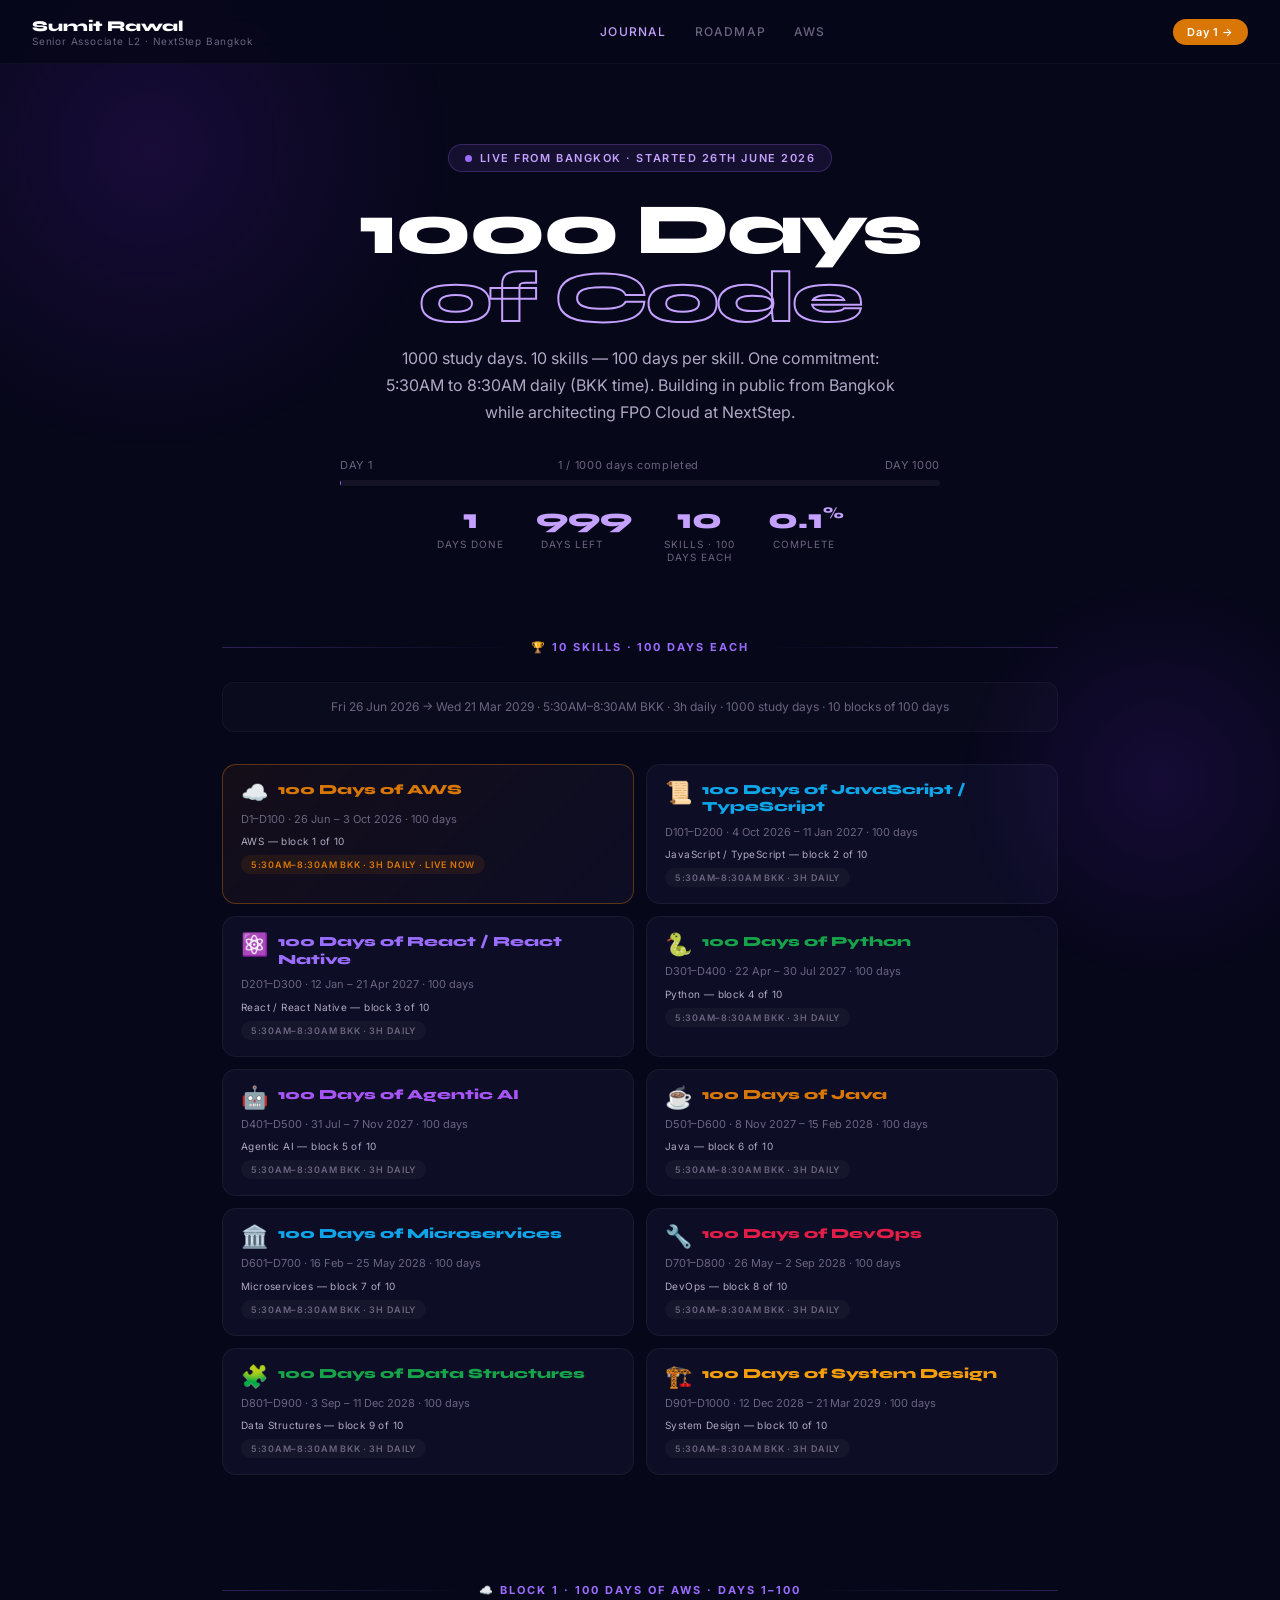
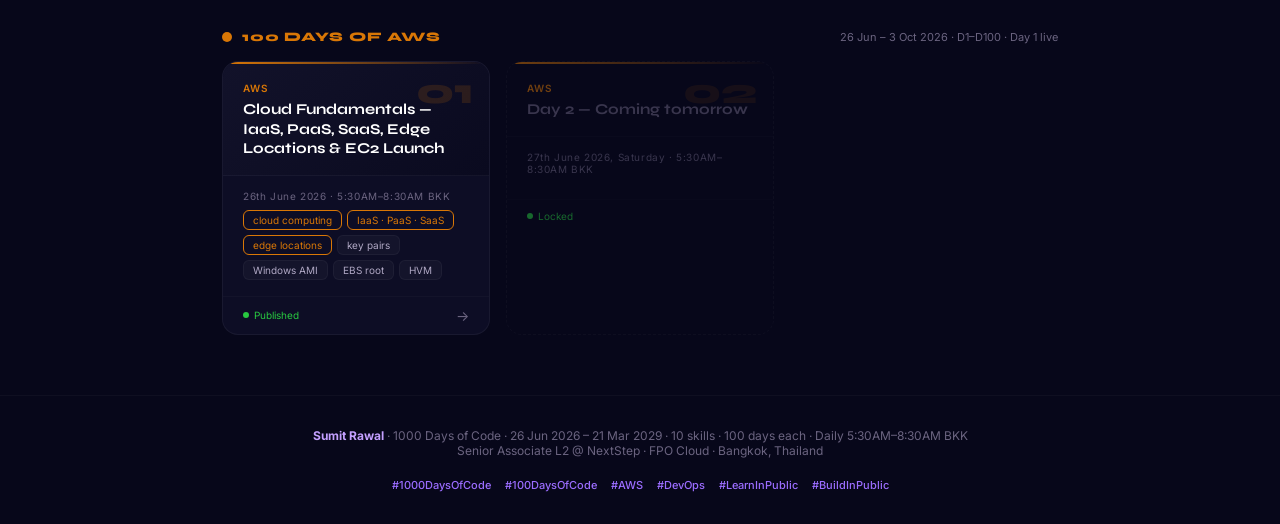
==== index.html @ c32a93ef "Study time update" ====
<!doctype html>
<html lang="en">
  <head>
    <meta charset="UTF-8" />
    <meta name="viewport" content="width=device-width, initial-scale=1.0" />
    <meta
      name="description"
      content="Sumit Rawal's 1000-Day coding journey — 10 skills, 100 days per skill. AWS, JavaScript, React, Python, Agentic AI, Java, Microservices, DevOps, DSA & System Design. Building in public from Bangkok."
    />
    <title>Sumit Rawal · 1000 Days of Code</title>
    <link
      href="https://fonts.googleapis.com/css2?family=Inter:wght@300;400;500;600;700&family=Syne:wght@700;800&display=swap"
      rel="stylesheet"
    />
    <style>
      *,
      *::before,
      *::after {
        box-sizing: border-box;
        margin: 0;
        padding: 0;
      }
      html {
        scroll-behavior: smooth;
      }
      body {
        background: #07071a;
        color: #fff;
        font-family: 'Inter', sans-serif;
        -webkit-font-smoothing: antialiased;
        min-height: 100vh;
      }

      :root {
        --purple: #9b6dff;
        --purple-lt: #c4a0ff;
        --purple-dk: #6d28d9;
        --grey: #b0a8c4;
        --dim: #6b6480;
        --bg2: #0d0d25;
      }

      /* GLOWS */
      .glow-tl {
        position: fixed;
        width: 600px;
        height: 600px;
        background: radial-gradient(circle, #4c1d9540, transparent 70%);
        border-radius: 50%;
        top: -150px;
        left: -150px;
        pointer-events: none;
        z-index: 0;
      }
      .glow-br {
        position: fixed;
        width: 400px;
        height: 400px;
        background: radial-gradient(circle, #6d28d925, transparent 70%);
        border-radius: 50%;
        bottom: -80px;
        right: -80px;
        pointer-events: none;
        z-index: 0;
      }

      /* NAV */
      nav {
        position: sticky;
        top: 0;
        z-index: 100;
        background: #07071aee;
        backdrop-filter: blur(12px);
        border-bottom: 1px solid #ffffff0a;
        padding: 0 32px;
        display: flex;
        align-items: center;
        justify-content: space-between;
        height: 64px;
      }
      .nav-logo {
        display: flex;
        align-items: center;
        gap: 10px;
      }
      .nav-logo img {
        width: 36px;
        height: 36px;
        border-radius: 50%;
        border: 2px solid var(--purple);
        object-fit: cover;
        object-position: top;
      }
      .nav-name {
        font-family: 'Syne', sans-serif;
        font-weight: 800;
        font-size: 15px;
        color: #fff;
      }
      .nav-sub {
        font-size: 10px;
        color: var(--dim);
        letter-spacing: 0.08em;
      }
      .nav-links {
        display: flex;
        gap: 28px;
      }
      .nav-links a {
        font-size: 12px;
        font-weight: 500;
        color: var(--dim);
        letter-spacing: 0.1em;
        text-transform: uppercase;
        text-decoration: none;
        transition: color 0.2s;
      }
      .nav-links a:hover,
      .nav-links a.active {
        color: var(--purple-lt);
      }
      .nav-badge {
        background: var(--purple);
        color: #fff;
        border-radius: 100px;
        padding: 6px 14px;
        font-size: 11px;
        font-weight: 600;
        letter-spacing: 0.06em;
        text-decoration: none;
        transition: background 0.2s;
      }
      .nav-badge:hover {
        background: #8b5cf6;
        color: #fff;
      }

      /* HERO */
      .hero {
        position: relative;
        z-index: 1;
        max-width: 900px;
        margin: 0 auto;
        padding: 80px 32px 60px;
        text-align: center;
      }
      .hero-eyebrow {
        display: inline-flex;
        align-items: center;
        gap: 8px;
        background: #9b6dff18;
        border: 1px solid #9b6dff40;
        border-radius: 100px;
        padding: 6px 16px;
        font-size: 11px;
        font-weight: 600;
        color: var(--purple-lt);
        letter-spacing: 0.14em;
        text-transform: uppercase;
        margin-bottom: 24px;
      }
      .pulse {
        width: 7px;
        height: 7px;
        background: var(--purple);
        border-radius: 50%;
        animation: pulse 2s infinite;
      }
      @keyframes pulse {
        0%,
        100% {
          opacity: 1;
          transform: scale(1);
        }
        50% {
          opacity: 0.5;
          transform: scale(1.4);
        }
      }
      .hero h1 {
        font-family: 'Syne', sans-serif;
        font-weight: 800;
        font-size: clamp(44px, 8vw, 72px);
        line-height: 0.95;
        letter-spacing: -0.04em;
        margin-bottom: 12px;
      }
      .hero h1 .outline {
        color: transparent;
        -webkit-text-stroke: 2px var(--purple-lt);
      }
      .hero-sub {
        font-size: 16px;
        color: var(--grey);
        line-height: 1.7;
        max-width: 520px;
        margin: 0 auto 32px;
      }

      /* PROGRESS BAR */
      .progress-wrap {
        max-width: 600px;
        margin: 0 auto 16px;
      }
      .progress-label {
        display: flex;
        justify-content: space-between;
        font-size: 11px;
        color: var(--dim);
        margin-bottom: 8px;
        letter-spacing: 0.06em;
      }
      .progress-track {
        height: 6px;
        background: #ffffff0d;
        border-radius: 100px;
        overflow: hidden;
      }
      .progress-fill {
        height: 100%;
        width: 0.2%;
        background: linear-gradient(90deg, var(--purple-dk), var(--purple-lt));
        border-radius: 100px;
        transition: width 1.2s ease;
      }
      .progress-nums {
        display: flex;
        justify-content: center;
        gap: 32px;
        margin-top: 16px;
      }
      .pnum {
        text-align: center;
      }
      .pnum-val {
        font-family: 'Syne', sans-serif;
        font-weight: 800;
        font-size: 28px;
        color: var(--purple-lt);
      }
      .pnum-val sup {
        font-size: 16px;
      }
      .pnum-lbl {
        font-size: 10px;
        color: var(--dim);
        letter-spacing: 0.1em;
        text-transform: uppercase;
        margin-top: 2px;
        max-width: 72px;
        line-height: 1.3;
      }

      /* SKILLS ROADMAP */
      .skills-roadmap {
        display: grid;
        grid-template-columns: repeat(2, 1fr);
        gap: 12px;
        margin-bottom: 48px;
      }
      @media (max-width: 640px) {
        .skills-roadmap {
          grid-template-columns: 1fr;
        }
      }
      .skill-block {
        background: var(--bg2);
        border: 1px solid #ffffff0d;
        border-radius: 14px;
        padding: 16px 18px;
        transition: border-color 0.2s;
      }
      .skill-block.live {
        border-color: #d9770660;
        background: linear-gradient(135deg, #d9770610, var(--bg2));
      }
      .skill-block-head {
        display: flex;
        align-items: flex-start;
        gap: 10px;
        margin-bottom: 8px;
      }
      .skill-block-icon {
        font-size: 22px;
        line-height: 1;
        flex-shrink: 0;
      }
      .skill-block-title {
        font-family: 'Syne', sans-serif;
        font-size: 14px;
        font-weight: 800;
        line-height: 1.25;
      }
      .skill-block-meta {
        font-size: 11px;
        color: var(--dim);
        line-height: 1.5;
        margin-bottom: 8px;
      }
      .skill-block-sub {
        font-size: 10px;
        color: var(--grey);
        letter-spacing: 0.04em;
      }
      .skill-block-badge {
        display: inline-block;
        margin-top: 8px;
        font-size: 9px;
        font-weight: 600;
        letter-spacing: 0.08em;
        text-transform: uppercase;
        color: var(--dim);
        background: #ffffff08;
        border-radius: 100px;
        padding: 4px 10px;
      }
      .skill-block.live .skill-block-badge {
        color: #d97706;
        background: #d9770618;
      }
      .roadmap-note {
        text-align: center;
        font-size: 12px;
        color: var(--dim);
        line-height: 1.6;
        margin-bottom: 32px;
        padding: 14px 18px;
        background: #ffffff05;
        border: 1px solid #ffffff0a;
        border-radius: 12px;
      }

      /* TIMELINE */
      .section {
        max-width: 900px;
        margin: 0 auto;
        padding: 0 32px 60px;
      }
      .section-header {
        display: flex;
        align-items: center;
        gap: 12px;
        margin-bottom: 28px;
      }
      .section-line {
        flex: 1;
        height: 1px;
        background: linear-gradient(90deg, #9b6dff40, transparent);
      }
      .section-title {
        font-size: 11px;
        font-weight: 700;
        color: var(--purple);
        letter-spacing: 0.18em;
        text-transform: uppercase;
        white-space: nowrap;
      }

      /* BLOCK LABELS */
      .block-label {
        display: flex;
        align-items: center;
        gap: 10px;
        margin-bottom: 16px;
        margin-top: 32px;
      }
      .block-dot {
        width: 10px;
        height: 10px;
        border-radius: 50%;
      }
      .block-name {
        font-family: 'Syne', sans-serif;
        font-size: 13px;
        font-weight: 800;
        letter-spacing: 0.06em;
        text-transform: uppercase;
      }
      .block-range {
        font-size: 11px;
        color: var(--dim);
        margin-left: auto;
      }

      /* DAY CARDS GRID */
      .days-grid {
        display: grid;
        grid-template-columns: repeat(auto-fill, minmax(260px, 1fr));
        gap: 16px;
      }

      /* DAY CARD */
      .day-card {
        background: var(--bg2);
        border: 1px solid #ffffff0d;
        border-radius: 16px;
        overflow: hidden;
        text-decoration: none;
        color: inherit;
        transition:
          border-color 0.2s,
          transform 0.2s,
          box-shadow 0.2s;
        display: block;
      }
      .day-card:hover {
        border-color: #9b6dff50;
        transform: translateY(-3px);
        box-shadow: 0 12px 40px #9b6dff18;
      }
      .day-card-top {
        position: relative;
        background: linear-gradient(135deg, #12122a, #0a0a1f);
        padding: 20px 20px 16px;
        border-bottom: 1px solid #ffffff08;
      }
      .day-card-top::before {
        content: '';
        position: absolute;
        top: 0;
        left: 0;
        right: 0;
        height: 2px;
        background: linear-gradient(90deg, var(--c, #9b6dff), transparent);
      }
      .day-num-badge {
        font-family: 'Syne', sans-serif;
        font-weight: 800;
        font-size: 36px;
        color: var(--c, #9b6dff);
        line-height: 1;
        margin-bottom: 6px;
        opacity: 0.15;
        position: absolute;
        right: 16px;
        top: 12px;
      }
      .day-tag {
        font-size: 10px;
        font-weight: 600;
        color: var(--c, #9b6dff);
        letter-spacing: 0.12em;
        text-transform: uppercase;
        margin-bottom: 6px;
      }
      .day-title {
        font-family: 'Syne', sans-serif;
        font-weight: 700;
        font-size: 15px;
        color: #fff;
        line-height: 1.3;
      }
      .day-card-body {
        padding: 14px 20px 16px;
      }
      .day-date {
        font-size: 10px;
        color: var(--dim);
        letter-spacing: 0.06em;
        margin-bottom: 8px;
      }
      .day-topics {
        display: flex;
        flex-wrap: wrap;
        gap: 5px;
      }
      .day-topic {
        font-size: 10px;
        padding: 3px 9px;
        border-radius: 6px;
        background: #ffffff08;
        color: var(--grey);
        border: 1px solid #ffffff0a;
      }
      .day-topic.hot {
        background: var(--c, #9b6dff) 18;
        color: var(--c, #9b6dff);
        border-color: var(--c, #9b6dff) 35;
      }
      .day-card-footer {
        padding: 10px 20px;
        border-top: 1px solid #ffffff06;
        display: flex;
        align-items: center;
        justify-content: space-between;
      }
      .day-status {
        font-size: 10px;
        color: #28c840;
        display: flex;
        align-items: center;
        gap: 5px;
      }
      .day-status::before {
        content: '';
        width: 6px;
        height: 6px;
        background: #28c840;
        border-radius: 50%;
      }
      .day-arrow {
        color: var(--dim);
        font-size: 14px;
      }

      /* LOCKED CARD */
      .day-card.locked {
        opacity: 0.4;
        pointer-events: none;
      }
      .day-card.locked .day-status {
        color: var(--dim);
      }
      .day-card.locked .day-status::before {
        background: var(--dim);
      }

      /* COMING SOON PLACEHOLDER */
      .day-card.soon {
        border: 1px dashed #ffffff0f;
        background: transparent;
        opacity: 0.5;
        pointer-events: none;
      }
      .day-card.soon .day-card-top {
        background: transparent;
      }
      .day-card.soon .day-title {
        color: var(--dim);
      }

      /* FOOTER */
      footer {
        border-top: 1px solid #ffffff08;
        padding: 32px;
        text-align: center;
        font-size: 12px;
        color: var(--dim);
      }
      footer strong {
        color: var(--purple-lt);
      }

      /* TAGS ROW */
      .hashtags {
        display: flex;
        flex-wrap: wrap;
        gap: 6px 14px;
        justify-content: center;
        margin-top: 20px;
      }
      .hashtag {
        font-size: 11px;
        color: var(--purple);
        font-weight: 500;
      }
    </style>
  </head>
  <body>
    <div class="glow-tl"></div>
    <div class="glow-br"></div>

    <!-- NAV -->
    <nav>
      <div class="nav-logo">
        <img
          src="assets/images/sumit.jpg"
          alt="Sumit Rawal"
          onerror="this.style.display = 'none'"
        />
        <div>
          <div class="nav-name">Sumit Rawal</div>
          <div class="nav-sub">Senior Associate L2 · NextStep Bangkok</div>
        </div>
      </div>
      <div class="nav-links">
        <a href="index.html" class="active">Journal</a>
        <a href="#roadmap">Roadmap</a>
        <a href="#aws">AWS</a>
      </div>
      <a
        href="days/day-001.html"
        class="nav-badge"
        style="background: #d97706"
        >Day 1 →</a
      >
    </nav>

    <!-- HERO -->
    <div class="hero">
      <div class="hero-eyebrow">
        <div class="pulse"></div>
        Live from Bangkok · Started 26th June 2026
      </div>
      <h1>
        1000 Days<br />
        <span class="outline">of Code</span>
      </h1>
      <p class="hero-sub">
        1000 study days. 10 skills — 100 days per skill. One commitment: 5:30AM to 8:30AM daily (BKK time).
        Building in public from Bangkok while architecting FPO Cloud at NextStep.
      </p>

      <div class="progress-wrap">
        <div class="progress-label">
          <span>DAY 1</span>
          <span>1 / 1000 days completed</span>
          <span>DAY 1000</span>
        </div>
        <div class="progress-track">
          <div class="progress-fill" style="width: 0.1%"></div>
        </div>
        <div class="progress-nums">
          <div class="pnum">
            <div class="pnum-val">1</div>
            <div class="pnum-lbl">Days Done</div>
          </div>
          <div class="pnum">
            <div class="pnum-val">999</div>
            <div class="pnum-lbl">Days Left</div>
          </div>
          <div class="pnum">
            <div class="pnum-val">10</div>
            <div class="pnum-lbl">Skills · 100 days each</div>
          </div>
          <div class="pnum">
            <div class="pnum-val">0.1<sup>%</sup></div>
            <div class="pnum-lbl">Complete</div>
          </div>
        </div>
      </div>
    </div>

    <!-- SKILLS ROADMAP -->
    <div class="section" id="roadmap">
      <div class="section-header">
        <div class="section-line"></div>
        <div class="section-title">🏆 10 Skills · 100 Days Each</div>
        <div
          class="section-line"
          style="background: linear-gradient(90deg, transparent, #9b6dff40)"
        ></div>
      </div>

      <p class="roadmap-note">
        Fri 26 Jun 2026 → Wed 21 Mar 2029 · 5:30AM–8:30AM BKK · 3h daily · 1000 study days · 10 blocks of 100 days
      </p>

      <div class="skills-roadmap">
        <div class="skill-block live" style="--skill: #d97706">
          <div class="skill-block-head">
            <span class="skill-block-icon">☁️</span>
            <div class="skill-block-title" style="color: #d97706">100 Days of AWS</div>
          </div>
          <div class="skill-block-meta">D1–D100 · 26 Jun – 3 Oct 2026 · 100 days</div>
          <div class="skill-block-sub">AWS — block 1 of 10</div>
          <span class="skill-block-badge">5:30AM–8:30AM BKK · 3h daily · Live now</span>
        </div>

        <div class="skill-block">
          <div class="skill-block-head">
            <span class="skill-block-icon">📜</span>
            <div class="skill-block-title" style="color: #0ea5e9">100 Days of JavaScript / TypeScript</div>
          </div>
          <div class="skill-block-meta">D101–D200 · 4 Oct 2026 – 11 Jan 2027 · 100 days</div>
          <div class="skill-block-sub">JavaScript / TypeScript — block 2 of 10</div>
          <span class="skill-block-badge">5:30AM–8:30AM BKK · 3h daily</span>
        </div>

        <div class="skill-block">
          <div class="skill-block-head">
            <span class="skill-block-icon">⚛️</span>
            <div class="skill-block-title" style="color: #9b6dff">100 Days of React / React Native</div>
          </div>
          <div class="skill-block-meta">D201–D300 · 12 Jan – 21 Apr 2027 · 100 days</div>
          <div class="skill-block-sub">React / React Native — block 3 of 10</div>
          <span class="skill-block-badge">5:30AM–8:30AM BKK · 3h daily</span>
        </div>

        <div class="skill-block">
          <div class="skill-block-head">
            <span class="skill-block-icon">🐍</span>
            <div class="skill-block-title" style="color: #16a34a">100 Days of Python</div>
          </div>
          <div class="skill-block-meta">D301–D400 · 22 Apr – 30 Jul 2027 · 100 days</div>
          <div class="skill-block-sub">Python — block 4 of 10</div>
          <span class="skill-block-badge">5:30AM–8:30AM BKK · 3h daily</span>
        </div>

        <div class="skill-block">
          <div class="skill-block-head">
            <span class="skill-block-icon">🤖</span>
            <div class="skill-block-title" style="color: #a855f7">100 Days of Agentic AI</div>
          </div>
          <div class="skill-block-meta">D401–D500 · 31 Jul – 7 Nov 2027 · 100 days</div>
          <div class="skill-block-sub">Agentic AI — block 5 of 10</div>
          <span class="skill-block-badge">5:30AM–8:30AM BKK · 3h daily</span>
        </div>

        <div class="skill-block">
          <div class="skill-block-head">
            <span class="skill-block-icon">☕</span>
            <div class="skill-block-title" style="color: #d97706">100 Days of Java</div>
          </div>
          <div class="skill-block-meta">D501–D600 · 8 Nov 2027 – 15 Feb 2028 · 100 days</div>
          <div class="skill-block-sub">Java — block 6 of 10</div>
          <span class="skill-block-badge">5:30AM–8:30AM BKK · 3h daily</span>
        </div>

        <div class="skill-block">
          <div class="skill-block-head">
            <span class="skill-block-icon">🏛️</span>
            <div class="skill-block-title" style="color: #0ea5e9">100 Days of Microservices</div>
          </div>
          <div class="skill-block-meta">D601–D700 · 16 Feb – 25 May 2028 · 100 days</div>
          <div class="skill-block-sub">Microservices — block 7 of 10</div>
          <span class="skill-block-badge">5:30AM–8:30AM BKK · 3h daily</span>
        </div>

        <div class="skill-block">
          <div class="skill-block-head">
            <span class="skill-block-icon">🔧</span>
            <div class="skill-block-title" style="color: #e11d48">100 Days of DevOps</div>
          </div>
          <div class="skill-block-meta">D701–D800 · 26 May – 2 Sep 2028 · 100 days</div>
          <div class="skill-block-sub">DevOps — block 8 of 10</div>
          <span class="skill-block-badge">5:30AM–8:30AM BKK · 3h daily</span>
        </div>

        <div class="skill-block">
          <div class="skill-block-head">
            <span class="skill-block-icon">🧩</span>
            <div class="skill-block-title" style="color: #16a34a">100 Days of Data Structures</div>
          </div>
          <div class="skill-block-meta">D801–D900 · 3 Sep – 11 Dec 2028 · 100 days</div>
          <div class="skill-block-sub">Data Structures — block 9 of 10</div>
          <span class="skill-block-badge">5:30AM–8:30AM BKK · 3h daily</span>
        </div>

        <div class="skill-block">
          <div class="skill-block-head">
            <span class="skill-block-icon">🏗️</span>
            <div class="skill-block-title" style="color: #f59e0b">100 Days of System Design</div>
          </div>
          <div class="skill-block-meta">D901–D1000 · 12 Dec 2028 – 21 Mar 2029 · 100 days</div>
          <div class="skill-block-sub">System Design — block 10 of 10</div>
          <span class="skill-block-badge">5:30AM–8:30AM BKK · 3h daily</span>
        </div>
      </div>
    </div>

    <!-- AWS BLOCK -->
    <div class="section">
      <div class="section-header">
        <div class="section-line"></div>
        <div class="section-title">
          ☁️ Block 1 · 100 Days of AWS · Days 1–100
        </div>
        <div
          class="section-line"
          style="background: linear-gradient(90deg, transparent, #9b6dff40)"
        ></div>
      </div>

      <div id="aws">
        <div class="block-label">
          <div class="block-dot" style="background: #d97706"></div>
          <div class="block-name" style="color: #d97706">100 Days of AWS</div>
          <div class="block-range">26 Jun – 3 Oct 2026 · D1–D100 · Day 1 live</div>
        </div>
        <div class="days-grid">
          <!-- DAY 1 — LIVE -->
          <a href="days/day-001.html" class="day-card" style="--c: #d97706">
            <div class="day-card-top">
              <div class="day-num-badge">01</div>
              <div class="day-tag">AWS</div>
              <div class="day-title">
                Cloud Fundamentals — IaaS, PaaS, SaaS, Edge Locations &amp; EC2 Launch
              </div>
            </div>
            <div class="day-card-body">
              <div class="day-date">26th June 2026 · 5:30AM–8:30AM BKK</div>
              <div class="day-topics">
                <span class="day-topic hot">cloud computing</span>
                <span class="day-topic hot">IaaS · PaaS · SaaS</span>
                <span class="day-topic hot">edge locations</span>
                <span class="day-topic">key pairs</span>
                <span class="day-topic">Windows AMI</span>
                <span class="day-topic">EBS root</span>
                <span class="day-topic">HVM</span>
              </div>
            </div>
            <div class="day-card-footer">
              <div class="day-status">Published</div>
              <div class="day-arrow">→</div>
            </div>
          </a>

          <!-- DAY 2 — COMING SOON -->
          <div class="day-card soon" style="--c: #d97706">
            <div class="day-card-top">
              <div class="day-num-badge">02</div>
              <div class="day-tag">AWS</div>
              <div class="day-title">Day 2 — Coming tomorrow</div>
            </div>
            <div class="day-card-body">
              <div class="day-date">27th June 2026, Saturday · 5:30AM–8:30AM BKK</div>
            </div>
            <div class="day-card-footer">
              <div class="day-status">Locked</div>
            </div>
          </div>
        </div>
      </div>
    </div>

    <!-- FOOTER -->
    <footer>
      <strong>Sumit Rawal</strong> · 1000 Days of Code · 26 Jun 2026
      – 21 Mar 2029 · 10 skills · 100 days each · Daily 5:30AM–8:30AM BKK<br />
      Senior Associate L2 @ NextStep · FPO Cloud · Bangkok, Thailand<br />
      <div class="hashtags">
        <span class="hashtag">#1000DaysOfCode</span>
        <span class="hashtag">#100DaysOfCode</span>
        <span class="hashtag">#AWS</span>
        <span class="hashtag">#DevOps</span>
        <span class="hashtag">#LearnInPublic</span>
        <span class="hashtag">#BuildInPublic</span>
      </div>
    </footer>
  </body>
</html>
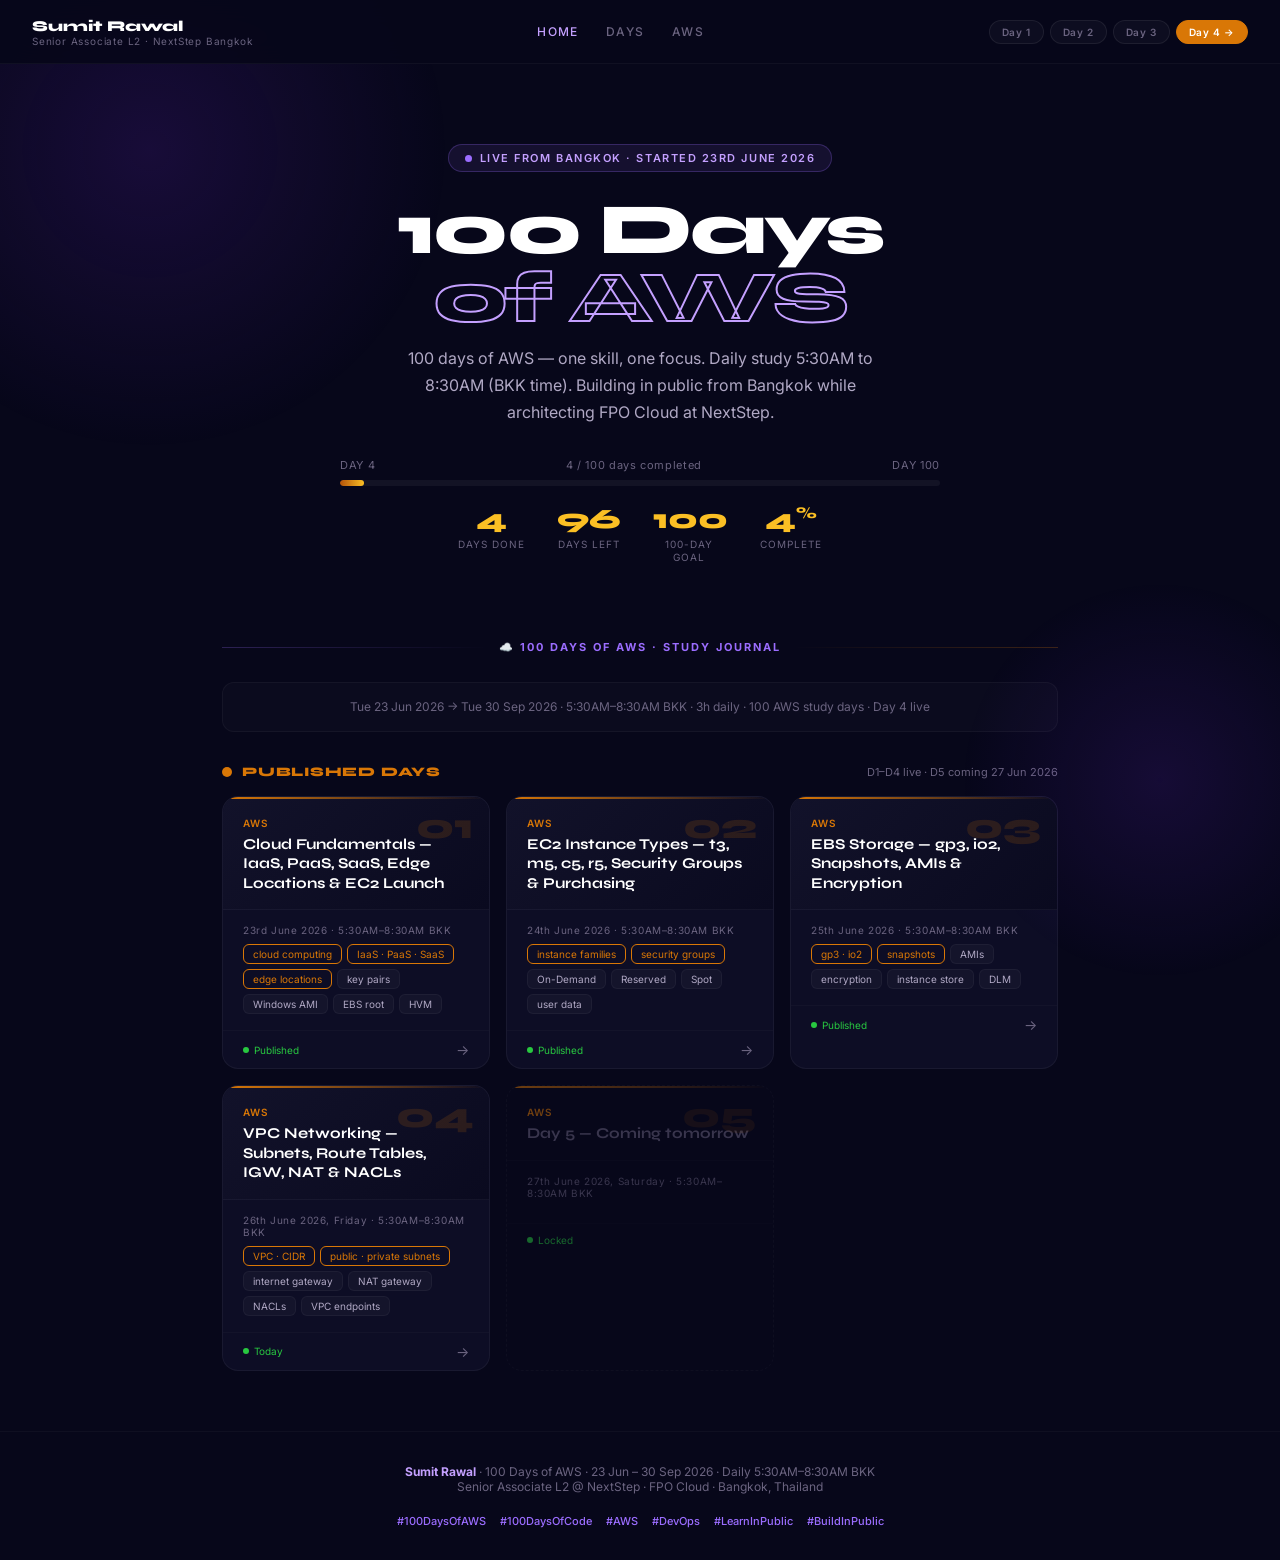
==== commit e7da51d5: "100 days of aws" ====
--- a/index.html
+++ b/index.html
@@ -5,9 +5,9 @@
     <meta name="viewport" content="width=device-width, initial-scale=1.0" />
     <meta
       name="description"
-      content="Sumit Rawal's 1000-Day coding journey — 10 skills, 100 days per skill. AWS, JavaScript, React, Python, Agentic AI, Java, Microservices, DevOps, DSA & System Design. Building in public from Bangkok."
+      content="Sumit Rawal's 100 Days of AWS — daily study journal from Bangkok. EC2, VPC, S3, IAM, DevOps & cloud architecture. 5:30AM–8:30AM BKK."
     />
-    <title>Sumit Rawal · 1000 Days of Code</title>
+    <title>Sumit Rawal · 100 Days of AWS</title>
     <link
       href="https://fonts.googleapis.com/css2?family=Inter:wght@300;400;500;600;700&family=Syne:wght@700;800&display=swap"
       rel="stylesheet"
@@ -132,6 +132,38 @@
       }
       .nav-badge:hover {
         background: #8b5cf6;
+        color: #fff;
+      }
+      .nav-days {
+        display: flex;
+        align-items: center;
+        gap: 6px;
+        flex-wrap: wrap;
+        justify-content: flex-end;
+      }
+      .nav-day {
+        background: #ffffff08;
+        border: 1px solid #ffffff12;
+        color: var(--dim);
+        border-radius: 100px;
+        padding: 5px 12px;
+        font-size: 10px;
+        font-weight: 600;
+        letter-spacing: 0.06em;
+        text-decoration: none;
+        transition:
+          background 0.2s,
+          border-color 0.2s,
+          color 0.2s;
+      }
+      .nav-day:hover {
+        background: #d9770618;
+        border-color: #d9770640;
+        color: #fbbf24;
+      }
+      .nav-day.active {
+        background: #d97706;
+        border-color: #d97706;
         color: #fff;
       }
 
@@ -574,202 +606,85 @@
         </div>
       </div>
       <div class="nav-links">
-        <a href="index.html" class="active">Journal</a>
-        <a href="#roadmap">Roadmap</a>
+        <a href="index.html" class="active">Home</a>
+        <a href="#roadmap">Days</a>
         <a href="#aws">AWS</a>
       </div>
-      <a
-        href="days/day-001.html"
-        class="nav-badge"
-        style="background: #d97706"
-        >Day 1 →</a
-      >
+      <div class="nav-days">
+        <a href="days/day-001.html" class="nav-day">Day 1</a>
+        <a href="days/day-002.html" class="nav-day">Day 2</a>
+        <a href="days/day-003.html" class="nav-day">Day 3</a>
+        <a href="days/day-004.html" class="nav-day active">Day 4 →</a>
+      </div>
     </nav>
 
     <!-- HERO -->
     <div class="hero">
       <div class="hero-eyebrow">
         <div class="pulse"></div>
-        Live from Bangkok · Started 26th June 2026
+        Live from Bangkok · Started 23rd June 2026
       </div>
       <h1>
-        1000 Days<br />
-        <span class="outline">of Code</span>
+        100 Days<br />
+        <span class="outline">of AWS</span>
       </h1>
       <p class="hero-sub">
-        1000 study days. 10 skills — 100 days per skill. One commitment: 5:30AM to 8:30AM daily (BKK time).
+        100 days of AWS — one skill, one focus. Daily study 5:30AM to 8:30AM (BKK time).
         Building in public from Bangkok while architecting FPO Cloud at NextStep.
       </p>
 
       <div class="progress-wrap">
         <div class="progress-label">
-          <span>DAY 1</span>
-          <span>1 / 1000 days completed</span>
-          <span>DAY 1000</span>
+          <span>DAY 4</span>
+          <span>4 / 100 days completed</span>
+          <span>DAY 100</span>
         </div>
         <div class="progress-track">
-          <div class="progress-fill" style="width: 0.1%"></div>
+          <div class="progress-fill" style="width: 4%; background: linear-gradient(90deg, #b45309, #fbbf24)"></div>
         </div>
         <div class="progress-nums">
           <div class="pnum">
-            <div class="pnum-val">1</div>
+            <div class="pnum-val" style="color: #fbbf24">4</div>
             <div class="pnum-lbl">Days Done</div>
           </div>
           <div class="pnum">
-            <div class="pnum-val">999</div>
+            <div class="pnum-val" style="color: #fbbf24">96</div>
             <div class="pnum-lbl">Days Left</div>
           </div>
           <div class="pnum">
-            <div class="pnum-val">10</div>
-            <div class="pnum-lbl">Skills · 100 days each</div>
+            <div class="pnum-val" style="color: #fbbf24">100</div>
+            <div class="pnum-lbl">100-Day Goal</div>
           </div>
           <div class="pnum">
-            <div class="pnum-val">0.1<sup>%</sup></div>
+            <div class="pnum-val" style="color: #fbbf24">4<sup>%</sup></div>
             <div class="pnum-lbl">Complete</div>
           </div>
         </div>
       </div>
     </div>
 
-    <!-- SKILLS ROADMAP -->
+    <!-- AWS JOURNAL -->
     <div class="section" id="roadmap">
       <div class="section-header">
         <div class="section-line"></div>
-        <div class="section-title">🏆 10 Skills · 100 Days Each</div>
+        <div class="section-title">☁️ 100 Days of AWS · Study Journal</div>
         <div
           class="section-line"
-          style="background: linear-gradient(90deg, transparent, #9b6dff40)"
+          style="background: linear-gradient(90deg, transparent, #d9770640)"
         ></div>
       </div>
 
       <p class="roadmap-note">
-        Fri 26 Jun 2026 → Wed 21 Mar 2029 · 5:30AM–8:30AM BKK · 3h daily · 1000 study days · 10 blocks of 100 days
+        Tue 23 Jun 2026 → Tue 30 Sep 2026 · 5:30AM–8:30AM BKK · 3h daily · 100 AWS study days · Day 4 live
       </p>
-
-      <div class="skills-roadmap">
-        <div class="skill-block live" style="--skill: #d97706">
-          <div class="skill-block-head">
-            <span class="skill-block-icon">☁️</span>
-            <div class="skill-block-title" style="color: #d97706">100 Days of AWS</div>
-          </div>
-          <div class="skill-block-meta">D1–D100 · 26 Jun – 3 Oct 2026 · 100 days</div>
-          <div class="skill-block-sub">AWS — block 1 of 10</div>
-          <span class="skill-block-badge">5:30AM–8:30AM BKK · 3h daily · Live now</span>
-        </div>
-
-        <div class="skill-block">
-          <div class="skill-block-head">
-            <span class="skill-block-icon">📜</span>
-            <div class="skill-block-title" style="color: #0ea5e9">100 Days of JavaScript / TypeScript</div>
-          </div>
-          <div class="skill-block-meta">D101–D200 · 4 Oct 2026 – 11 Jan 2027 · 100 days</div>
-          <div class="skill-block-sub">JavaScript / TypeScript — block 2 of 10</div>
-          <span class="skill-block-badge">5:30AM–8:30AM BKK · 3h daily</span>
-        </div>
-
-        <div class="skill-block">
-          <div class="skill-block-head">
-            <span class="skill-block-icon">⚛️</span>
-            <div class="skill-block-title" style="color: #9b6dff">100 Days of React / React Native</div>
-          </div>
-          <div class="skill-block-meta">D201–D300 · 12 Jan – 21 Apr 2027 · 100 days</div>
-          <div class="skill-block-sub">React / React Native — block 3 of 10</div>
-          <span class="skill-block-badge">5:30AM–8:30AM BKK · 3h daily</span>
-        </div>
-
-        <div class="skill-block">
-          <div class="skill-block-head">
-            <span class="skill-block-icon">🐍</span>
-            <div class="skill-block-title" style="color: #16a34a">100 Days of Python</div>
-          </div>
-          <div class="skill-block-meta">D301–D400 · 22 Apr – 30 Jul 2027 · 100 days</div>
-          <div class="skill-block-sub">Python — block 4 of 10</div>
-          <span class="skill-block-badge">5:30AM–8:30AM BKK · 3h daily</span>
-        </div>
-
-        <div class="skill-block">
-          <div class="skill-block-head">
-            <span class="skill-block-icon">🤖</span>
-            <div class="skill-block-title" style="color: #a855f7">100 Days of Agentic AI</div>
-          </div>
-          <div class="skill-block-meta">D401–D500 · 31 Jul – 7 Nov 2027 · 100 days</div>
-          <div class="skill-block-sub">Agentic AI — block 5 of 10</div>
-          <span class="skill-block-badge">5:30AM–8:30AM BKK · 3h daily</span>
-        </div>
-
-        <div class="skill-block">
-          <div class="skill-block-head">
-            <span class="skill-block-icon">☕</span>
-            <div class="skill-block-title" style="color: #d97706">100 Days of Java</div>
-          </div>
-          <div class="skill-block-meta">D501–D600 · 8 Nov 2027 – 15 Feb 2028 · 100 days</div>
-          <div class="skill-block-sub">Java — block 6 of 10</div>
-          <span class="skill-block-badge">5:30AM–8:30AM BKK · 3h daily</span>
-        </div>
-
-        <div class="skill-block">
-          <div class="skill-block-head">
-            <span class="skill-block-icon">🏛️</span>
-            <div class="skill-block-title" style="color: #0ea5e9">100 Days of Microservices</div>
-          </div>
-          <div class="skill-block-meta">D601–D700 · 16 Feb – 25 May 2028 · 100 days</div>
-          <div class="skill-block-sub">Microservices — block 7 of 10</div>
-          <span class="skill-block-badge">5:30AM–8:30AM BKK · 3h daily</span>
-        </div>
-
-        <div class="skill-block">
-          <div class="skill-block-head">
-            <span class="skill-block-icon">🔧</span>
-            <div class="skill-block-title" style="color: #e11d48">100 Days of DevOps</div>
-          </div>
-          <div class="skill-block-meta">D701–D800 · 26 May – 2 Sep 2028 · 100 days</div>
-          <div class="skill-block-sub">DevOps — block 8 of 10</div>
-          <span class="skill-block-badge">5:30AM–8:30AM BKK · 3h daily</span>
-        </div>
-
-        <div class="skill-block">
-          <div class="skill-block-head">
-            <span class="skill-block-icon">🧩</span>
-            <div class="skill-block-title" style="color: #16a34a">100 Days of Data Structures</div>
-          </div>
-          <div class="skill-block-meta">D801–D900 · 3 Sep – 11 Dec 2028 · 100 days</div>
-          <div class="skill-block-sub">Data Structures — block 9 of 10</div>
-          <span class="skill-block-badge">5:30AM–8:30AM BKK · 3h daily</span>
-        </div>
-
-        <div class="skill-block">
-          <div class="skill-block-head">
-            <span class="skill-block-icon">🏗️</span>
-            <div class="skill-block-title" style="color: #f59e0b">100 Days of System Design</div>
-          </div>
-          <div class="skill-block-meta">D901–D1000 · 12 Dec 2028 – 21 Mar 2029 · 100 days</div>
-          <div class="skill-block-sub">System Design — block 10 of 10</div>
-          <span class="skill-block-badge">5:30AM–8:30AM BKK · 3h daily</span>
-        </div>
-      </div>
-    </div>
-
-    <!-- AWS BLOCK -->
-    <div class="section">
-      <div class="section-header">
-        <div class="section-line"></div>
-        <div class="section-title">
-          ☁️ Block 1 · 100 Days of AWS · Days 1–100
-        </div>
-        <div
-          class="section-line"
-          style="background: linear-gradient(90deg, transparent, #9b6dff40)"
-        ></div>
-      </div>
 
       <div id="aws">
         <div class="block-label">
           <div class="block-dot" style="background: #d97706"></div>
-          <div class="block-name" style="color: #d97706">100 Days of AWS</div>
-          <div class="block-range">26 Jun – 3 Oct 2026 · D1–D100 · Day 1 live</div>
+          <div class="block-name" style="color: #d97706">Published Days</div>
+          <div class="block-range">D1–D4 live · D5 coming 27 Jun 2026</div>
         </div>
         <div class="days-grid">
-          <!-- DAY 1 — LIVE -->
           <a href="days/day-001.html" class="day-card" style="--c: #d97706">
             <div class="day-card-top">
               <div class="day-num-badge">01</div>
@@ -779,7 +694,7 @@
               </div>
             </div>
             <div class="day-card-body">
-              <div class="day-date">26th June 2026 · 5:30AM–8:30AM BKK</div>
+              <div class="day-date">23rd June 2026 · 5:30AM–8:30AM BKK</div>
               <div class="day-topics">
                 <span class="day-topic hot">cloud computing</span>
                 <span class="day-topic hot">IaaS · PaaS · SaaS</span>
@@ -796,12 +711,86 @@
             </div>
           </a>
 
-          <!-- DAY 2 — COMING SOON -->
-          <div class="day-card soon" style="--c: #d97706">
+          <a href="days/day-002.html" class="day-card" style="--c: #d97706">
             <div class="day-card-top">
               <div class="day-num-badge">02</div>
               <div class="day-tag">AWS</div>
-              <div class="day-title">Day 2 — Coming tomorrow</div>
+              <div class="day-title">
+                EC2 Instance Types — t3, m5, c5, r5, Security Groups &amp; Purchasing
+              </div>
+            </div>
+            <div class="day-card-body">
+              <div class="day-date">24th June 2026 · 5:30AM–8:30AM BKK</div>
+              <div class="day-topics">
+                <span class="day-topic hot">instance families</span>
+                <span class="day-topic hot">security groups</span>
+                <span class="day-topic">On-Demand</span>
+                <span class="day-topic">Reserved</span>
+                <span class="day-topic">Spot</span>
+                <span class="day-topic">user data</span>
+              </div>
+            </div>
+            <div class="day-card-footer">
+              <div class="day-status">Published</div>
+              <div class="day-arrow">→</div>
+            </div>
+          </a>
+
+          <a href="days/day-003.html" class="day-card" style="--c: #d97706">
+            <div class="day-card-top">
+              <div class="day-num-badge">03</div>
+              <div class="day-tag">AWS</div>
+              <div class="day-title">
+                EBS Storage — gp3, io2, Snapshots, AMIs &amp; Encryption
+              </div>
+            </div>
+            <div class="day-card-body">
+              <div class="day-date">25th June 2026 · 5:30AM–8:30AM BKK</div>
+              <div class="day-topics">
+                <span class="day-topic hot">gp3 · io2</span>
+                <span class="day-topic hot">snapshots</span>
+                <span class="day-topic">AMIs</span>
+                <span class="day-topic">encryption</span>
+                <span class="day-topic">instance store</span>
+                <span class="day-topic">DLM</span>
+              </div>
+            </div>
+            <div class="day-card-footer">
+              <div class="day-status">Published</div>
+              <div class="day-arrow">→</div>
+            </div>
+          </a>
+
+          <a href="days/day-004.html" class="day-card" style="--c: #d97706">
+            <div class="day-card-top">
+              <div class="day-num-badge">04</div>
+              <div class="day-tag">AWS</div>
+              <div class="day-title">
+                VPC Networking — Subnets, Route Tables, IGW, NAT &amp; NACLs
+              </div>
+            </div>
+            <div class="day-card-body">
+              <div class="day-date">26th June 2026, Friday · 5:30AM–8:30AM BKK</div>
+              <div class="day-topics">
+                <span class="day-topic hot">VPC · CIDR</span>
+                <span class="day-topic hot">public · private subnets</span>
+                <span class="day-topic">internet gateway</span>
+                <span class="day-topic">NAT gateway</span>
+                <span class="day-topic">NACLs</span>
+                <span class="day-topic">VPC endpoints</span>
+              </div>
+            </div>
+            <div class="day-card-footer">
+              <div class="day-status">Today</div>
+              <div class="day-arrow">→</div>
+            </div>
+          </a>
+
+          <div class="day-card soon" style="--c: #d97706">
+            <div class="day-card-top">
+              <div class="day-num-badge">05</div>
+              <div class="day-tag">AWS</div>
+              <div class="day-title">Day 5 — Coming tomorrow</div>
             </div>
             <div class="day-card-body">
               <div class="day-date">27th June 2026, Saturday · 5:30AM–8:30AM BKK</div>
@@ -816,11 +805,10 @@
 
     <!-- FOOTER -->
     <footer>
-      <strong>Sumit Rawal</strong> · 1000 Days of Code · 26 Jun 2026
-      – 21 Mar 2029 · 10 skills · 100 days each · Daily 5:30AM–8:30AM BKK<br />
+      <strong>Sumit Rawal</strong> · 100 Days of AWS · 23 Jun – 30 Sep 2026 · Daily 5:30AM–8:30AM BKK<br />
       Senior Associate L2 @ NextStep · FPO Cloud · Bangkok, Thailand<br />
       <div class="hashtags">
-        <span class="hashtag">#1000DaysOfCode</span>
+        <span class="hashtag">#100DaysOfAWS</span>
         <span class="hashtag">#100DaysOfCode</span>
         <span class="hashtag">#AWS</span>
         <span class="hashtag">#DevOps</span>
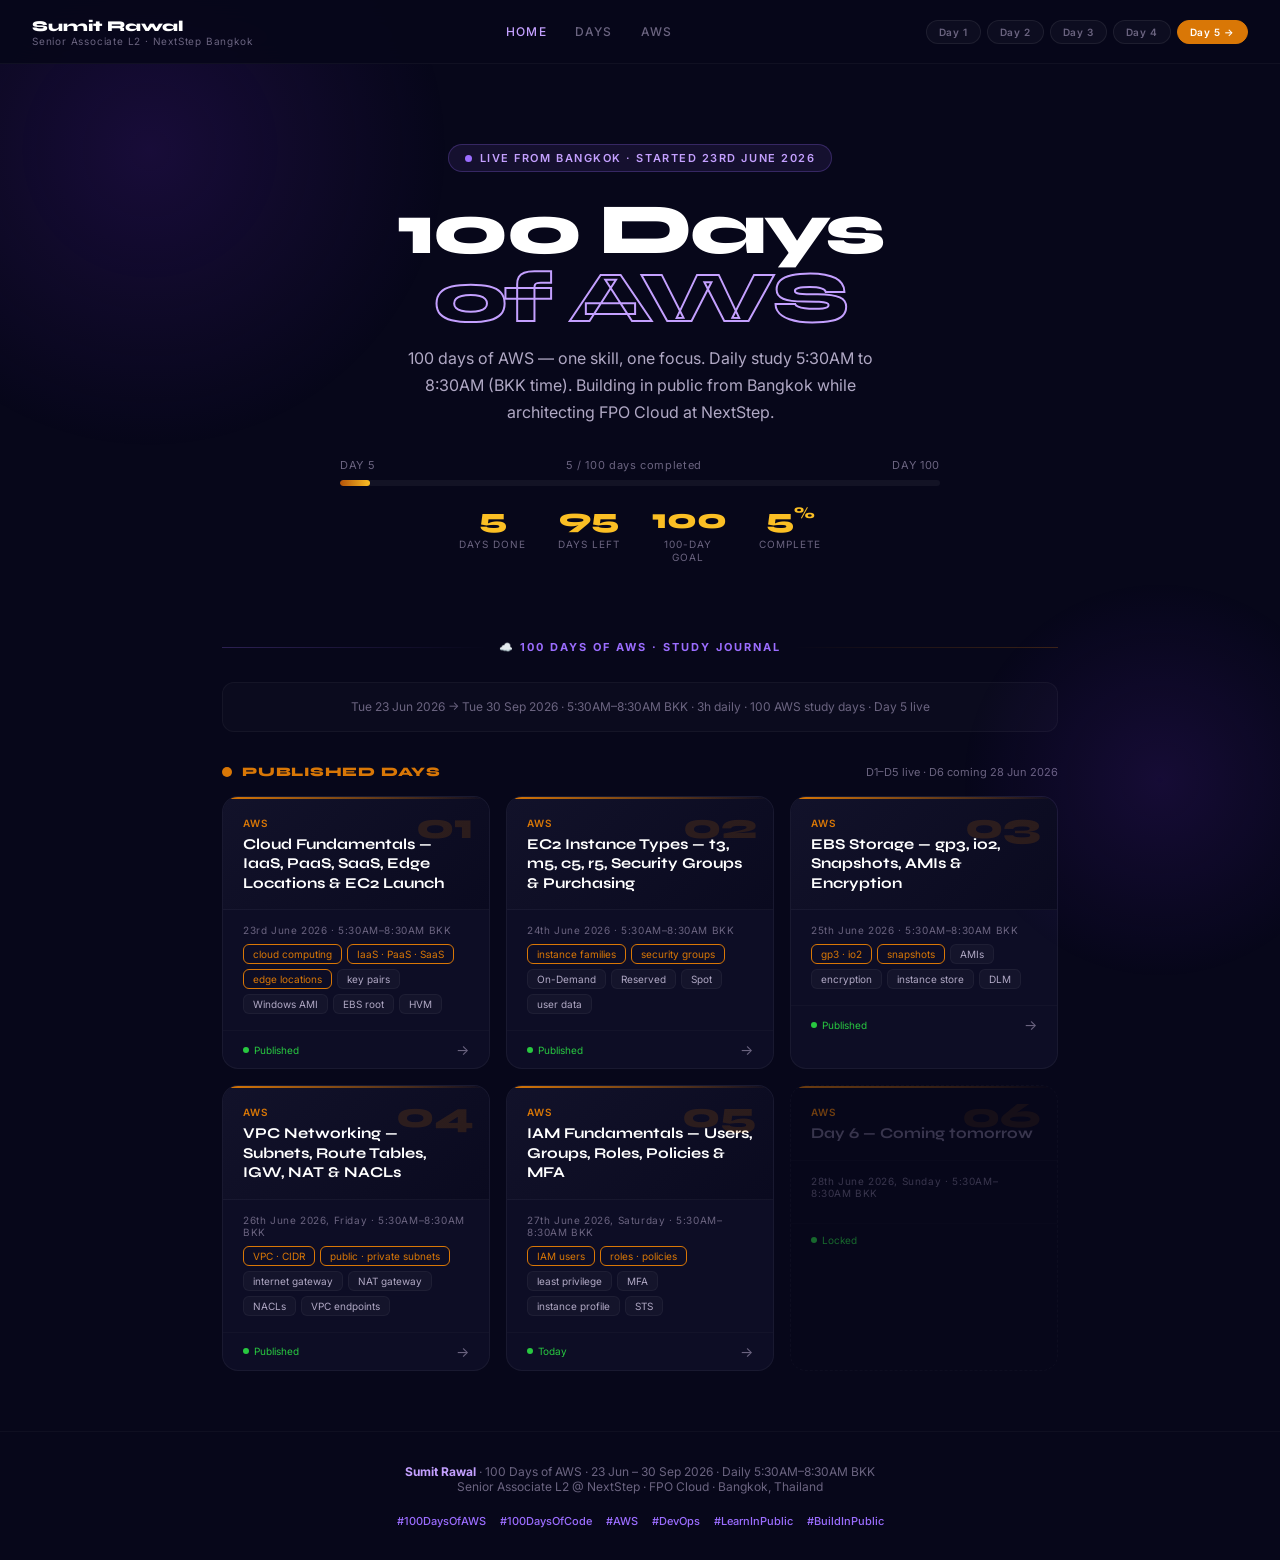
==== commit 3c364b93: "day 05" ====
--- a/index.html
+++ b/index.html
@@ -614,7 +614,8 @@
         <a href="days/day-001.html" class="nav-day">Day 1</a>
         <a href="days/day-002.html" class="nav-day">Day 2</a>
         <a href="days/day-003.html" class="nav-day">Day 3</a>
-        <a href="days/day-004.html" class="nav-day active">Day 4 →</a>
+        <a href="days/day-004.html" class="nav-day">Day 4</a>
+        <a href="days/day-005.html" class="nav-day active">Day 5 →</a>
       </div>
     </nav>
 
@@ -635,20 +636,20 @@
 
       <div class="progress-wrap">
         <div class="progress-label">
-          <span>DAY 4</span>
-          <span>4 / 100 days completed</span>
+          <span>DAY 5</span>
+          <span>5 / 100 days completed</span>
           <span>DAY 100</span>
         </div>
         <div class="progress-track">
-          <div class="progress-fill" style="width: 4%; background: linear-gradient(90deg, #b45309, #fbbf24)"></div>
+          <div class="progress-fill" style="width: 5%; background: linear-gradient(90deg, #b45309, #fbbf24)"></div>
         </div>
         <div class="progress-nums">
           <div class="pnum">
-            <div class="pnum-val" style="color: #fbbf24">4</div>
+            <div class="pnum-val" style="color: #fbbf24">5</div>
             <div class="pnum-lbl">Days Done</div>
           </div>
           <div class="pnum">
-            <div class="pnum-val" style="color: #fbbf24">96</div>
+            <div class="pnum-val" style="color: #fbbf24">95</div>
             <div class="pnum-lbl">Days Left</div>
           </div>
           <div class="pnum">
@@ -656,7 +657,7 @@
             <div class="pnum-lbl">100-Day Goal</div>
           </div>
           <div class="pnum">
-            <div class="pnum-val" style="color: #fbbf24">4<sup>%</sup></div>
+            <div class="pnum-val" style="color: #fbbf24">5<sup>%</sup></div>
             <div class="pnum-lbl">Complete</div>
           </div>
         </div>
@@ -675,14 +676,14 @@
       </div>
 
       <p class="roadmap-note">
-        Tue 23 Jun 2026 → Tue 30 Sep 2026 · 5:30AM–8:30AM BKK · 3h daily · 100 AWS study days · Day 4 live
+        Tue 23 Jun 2026 → Tue 30 Sep 2026 · 5:30AM–8:30AM BKK · 3h daily · 100 AWS study days · Day 5 live
       </p>
 
       <div id="aws">
         <div class="block-label">
           <div class="block-dot" style="background: #d97706"></div>
           <div class="block-name" style="color: #d97706">Published Days</div>
-          <div class="block-range">D1–D4 live · D5 coming 27 Jun 2026</div>
+          <div class="block-range">D1–D5 live · D6 coming 28 Jun 2026</div>
         </div>
         <div class="days-grid">
           <a href="days/day-001.html" class="day-card" style="--c: #d97706">
@@ -781,19 +782,44 @@
               </div>
             </div>
             <div class="day-card-footer">
-              <div class="day-status">Today</div>
+              <div class="day-status">Published</div>
               <div class="day-arrow">→</div>
             </div>
           </a>
 
-          <div class="day-card soon" style="--c: #d97706">
+          <a href="days/day-005.html" class="day-card" style="--c: #d97706">
             <div class="day-card-top">
               <div class="day-num-badge">05</div>
               <div class="day-tag">AWS</div>
-              <div class="day-title">Day 5 — Coming tomorrow</div>
+              <div class="day-title">
+                IAM Fundamentals — Users, Groups, Roles, Policies &amp; MFA
+              </div>
             </div>
             <div class="day-card-body">
               <div class="day-date">27th June 2026, Saturday · 5:30AM–8:30AM BKK</div>
+              <div class="day-topics">
+                <span class="day-topic hot">IAM users</span>
+                <span class="day-topic hot">roles · policies</span>
+                <span class="day-topic">least privilege</span>
+                <span class="day-topic">MFA</span>
+                <span class="day-topic">instance profile</span>
+                <span class="day-topic">STS</span>
+              </div>
+            </div>
+            <div class="day-card-footer">
+              <div class="day-status">Today</div>
+              <div class="day-arrow">→</div>
+            </div>
+          </a>
+
+          <div class="day-card soon" style="--c: #d97706">
+            <div class="day-card-top">
+              <div class="day-num-badge">06</div>
+              <div class="day-tag">AWS</div>
+              <div class="day-title">Day 6 — Coming tomorrow</div>
+            </div>
+            <div class="day-card-body">
+              <div class="day-date">28th June 2026, Sunday · 5:30AM–8:30AM BKK</div>
             </div>
             <div class="day-card-footer">
               <div class="day-status">Locked</div>
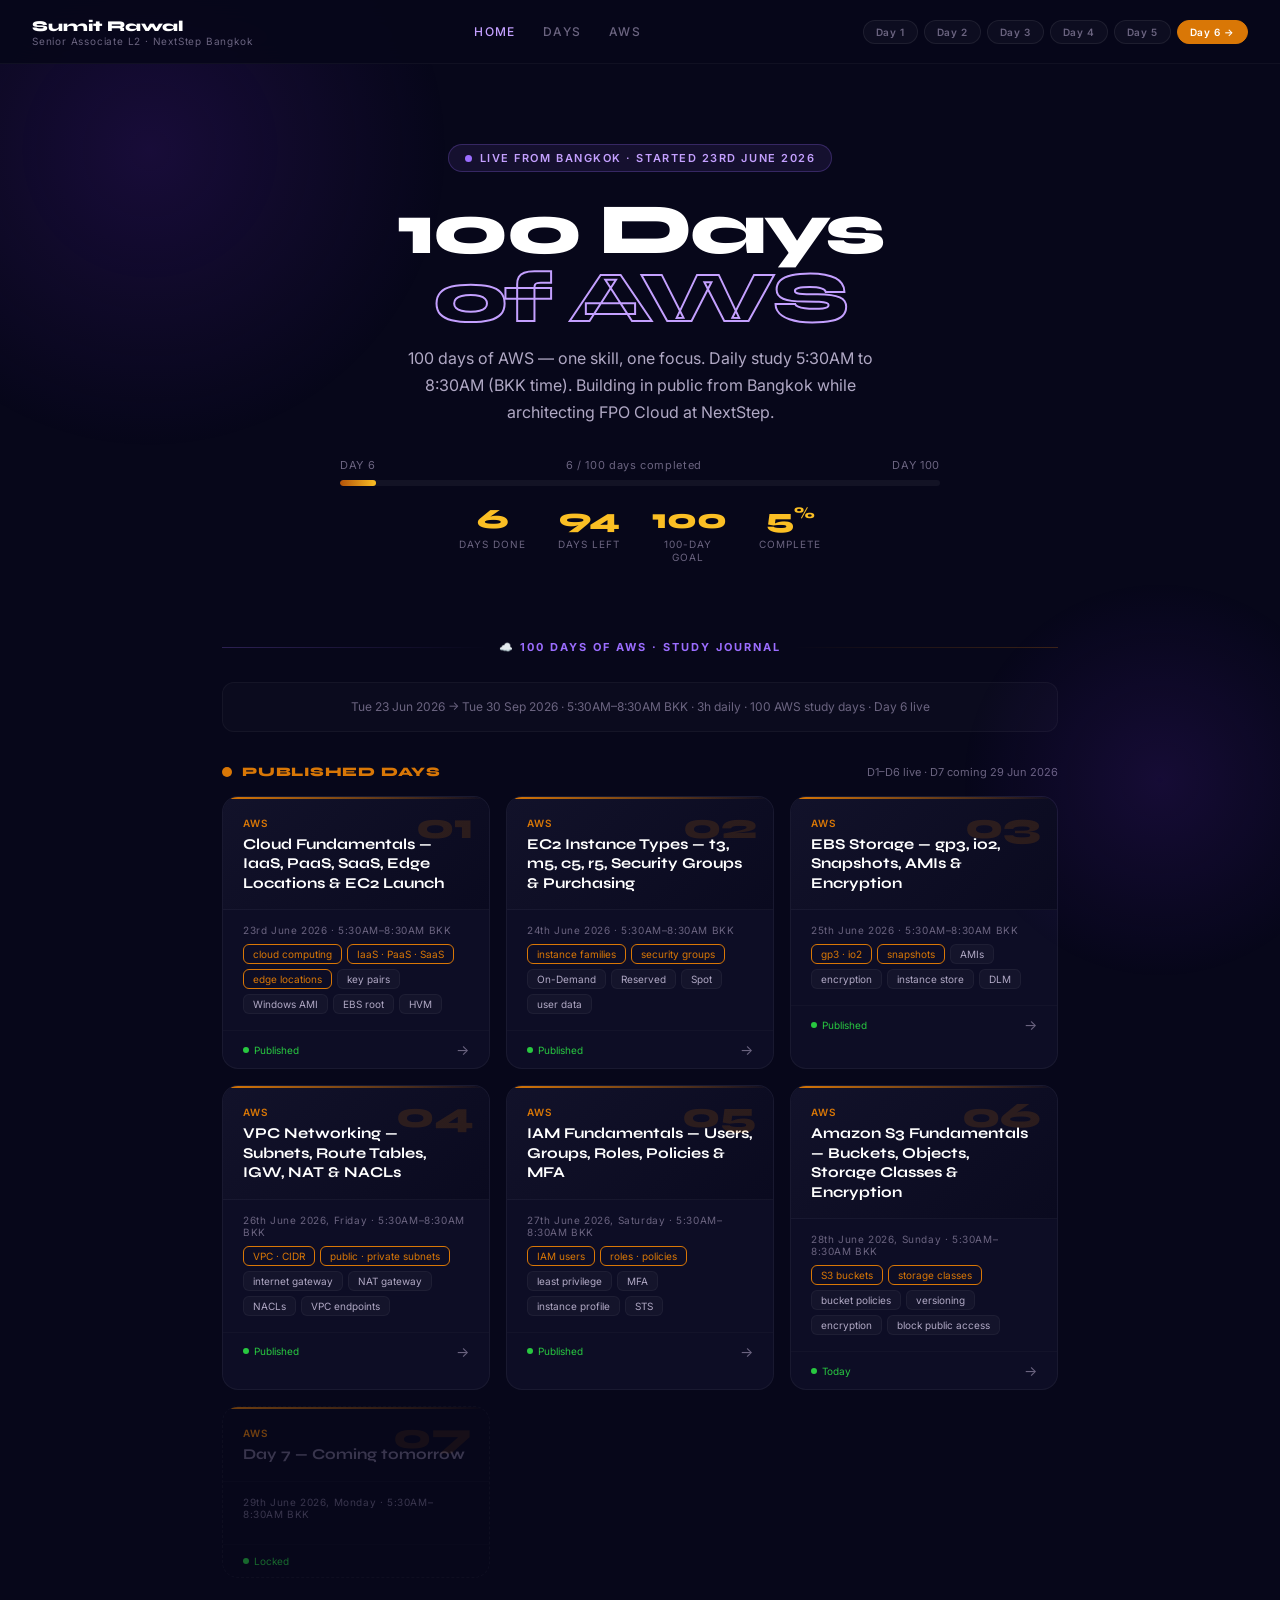
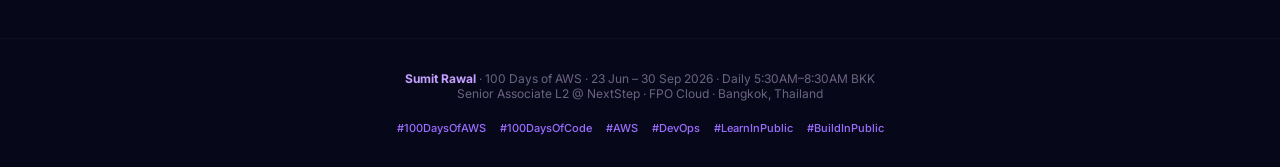
==== commit 3b63fe1d: "day 6" ====
--- a/index.html
+++ b/index.html
@@ -615,7 +615,8 @@
         <a href="days/day-002.html" class="nav-day">Day 2</a>
         <a href="days/day-003.html" class="nav-day">Day 3</a>
         <a href="days/day-004.html" class="nav-day">Day 4</a>
-        <a href="days/day-005.html" class="nav-day active">Day 5 →</a>
+        <a href="days/day-005.html" class="nav-day">Day 5</a>
+        <a href="days/day-006.html" class="nav-day active">Day 6 →</a>
       </div>
     </nav>
 
@@ -636,20 +637,20 @@
 
       <div class="progress-wrap">
         <div class="progress-label">
-          <span>DAY 5</span>
-          <span>5 / 100 days completed</span>
+          <span>DAY 6</span>
+          <span>6 / 100 days completed</span>
           <span>DAY 100</span>
         </div>
         <div class="progress-track">
-          <div class="progress-fill" style="width: 5%; background: linear-gradient(90deg, #b45309, #fbbf24)"></div>
+          <div class="progress-fill" style="width: 6%; background: linear-gradient(90deg, #b45309, #fbbf24)"></div>
         </div>
         <div class="progress-nums">
           <div class="pnum">
-            <div class="pnum-val" style="color: #fbbf24">5</div>
+            <div class="pnum-val" style="color: #fbbf24">6</div>
             <div class="pnum-lbl">Days Done</div>
           </div>
           <div class="pnum">
-            <div class="pnum-val" style="color: #fbbf24">95</div>
+            <div class="pnum-val" style="color: #fbbf24">94</div>
             <div class="pnum-lbl">Days Left</div>
           </div>
           <div class="pnum">
@@ -676,14 +677,14 @@
       </div>
 
       <p class="roadmap-note">
-        Tue 23 Jun 2026 → Tue 30 Sep 2026 · 5:30AM–8:30AM BKK · 3h daily · 100 AWS study days · Day 5 live
+        Tue 23 Jun 2026 → Tue 30 Sep 2026 · 5:30AM–8:30AM BKK · 3h daily · 100 AWS study days · Day 6 live
       </p>
 
       <div id="aws">
         <div class="block-label">
           <div class="block-dot" style="background: #d97706"></div>
           <div class="block-name" style="color: #d97706">Published Days</div>
-          <div class="block-range">D1–D5 live · D6 coming 28 Jun 2026</div>
+          <div class="block-range">D1–D6 live · D7 coming 29 Jun 2026</div>
         </div>
         <div class="days-grid">
           <a href="days/day-001.html" class="day-card" style="--c: #d97706">
@@ -807,19 +808,44 @@
               </div>
             </div>
             <div class="day-card-footer">
-              <div class="day-status">Today</div>
+              <div class="day-status">Published</div>
               <div class="day-arrow">→</div>
             </div>
           </a>
 
-          <div class="day-card soon" style="--c: #d97706">
+          <a href="days/day-006.html" class="day-card" style="--c: #d97706">
             <div class="day-card-top">
               <div class="day-num-badge">06</div>
               <div class="day-tag">AWS</div>
-              <div class="day-title">Day 6 — Coming tomorrow</div>
+              <div class="day-title">
+                Amazon S3 Fundamentals — Buckets, Objects, Storage Classes &amp; Encryption
+              </div>
             </div>
             <div class="day-card-body">
               <div class="day-date">28th June 2026, Sunday · 5:30AM–8:30AM BKK</div>
+              <div class="day-topics">
+                <span class="day-topic hot">S3 buckets</span>
+                <span class="day-topic hot">storage classes</span>
+                <span class="day-topic">bucket policies</span>
+                <span class="day-topic">versioning</span>
+                <span class="day-topic">encryption</span>
+                <span class="day-topic">block public access</span>
+              </div>
+            </div>
+            <div class="day-card-footer">
+              <div class="day-status">Today</div>
+              <div class="day-arrow">→</div>
+            </div>
+          </a>
+
+          <div class="day-card soon" style="--c: #d97706">
+            <div class="day-card-top">
+              <div class="day-num-badge">07</div>
+              <div class="day-tag">AWS</div>
+              <div class="day-title">Day 7 — Coming tomorrow</div>
+            </div>
+            <div class="day-card-body">
+              <div class="day-date">29th June 2026, Monday · 5:30AM–8:30AM BKK</div>
             </div>
             <div class="day-card-footer">
               <div class="day-status">Locked</div>
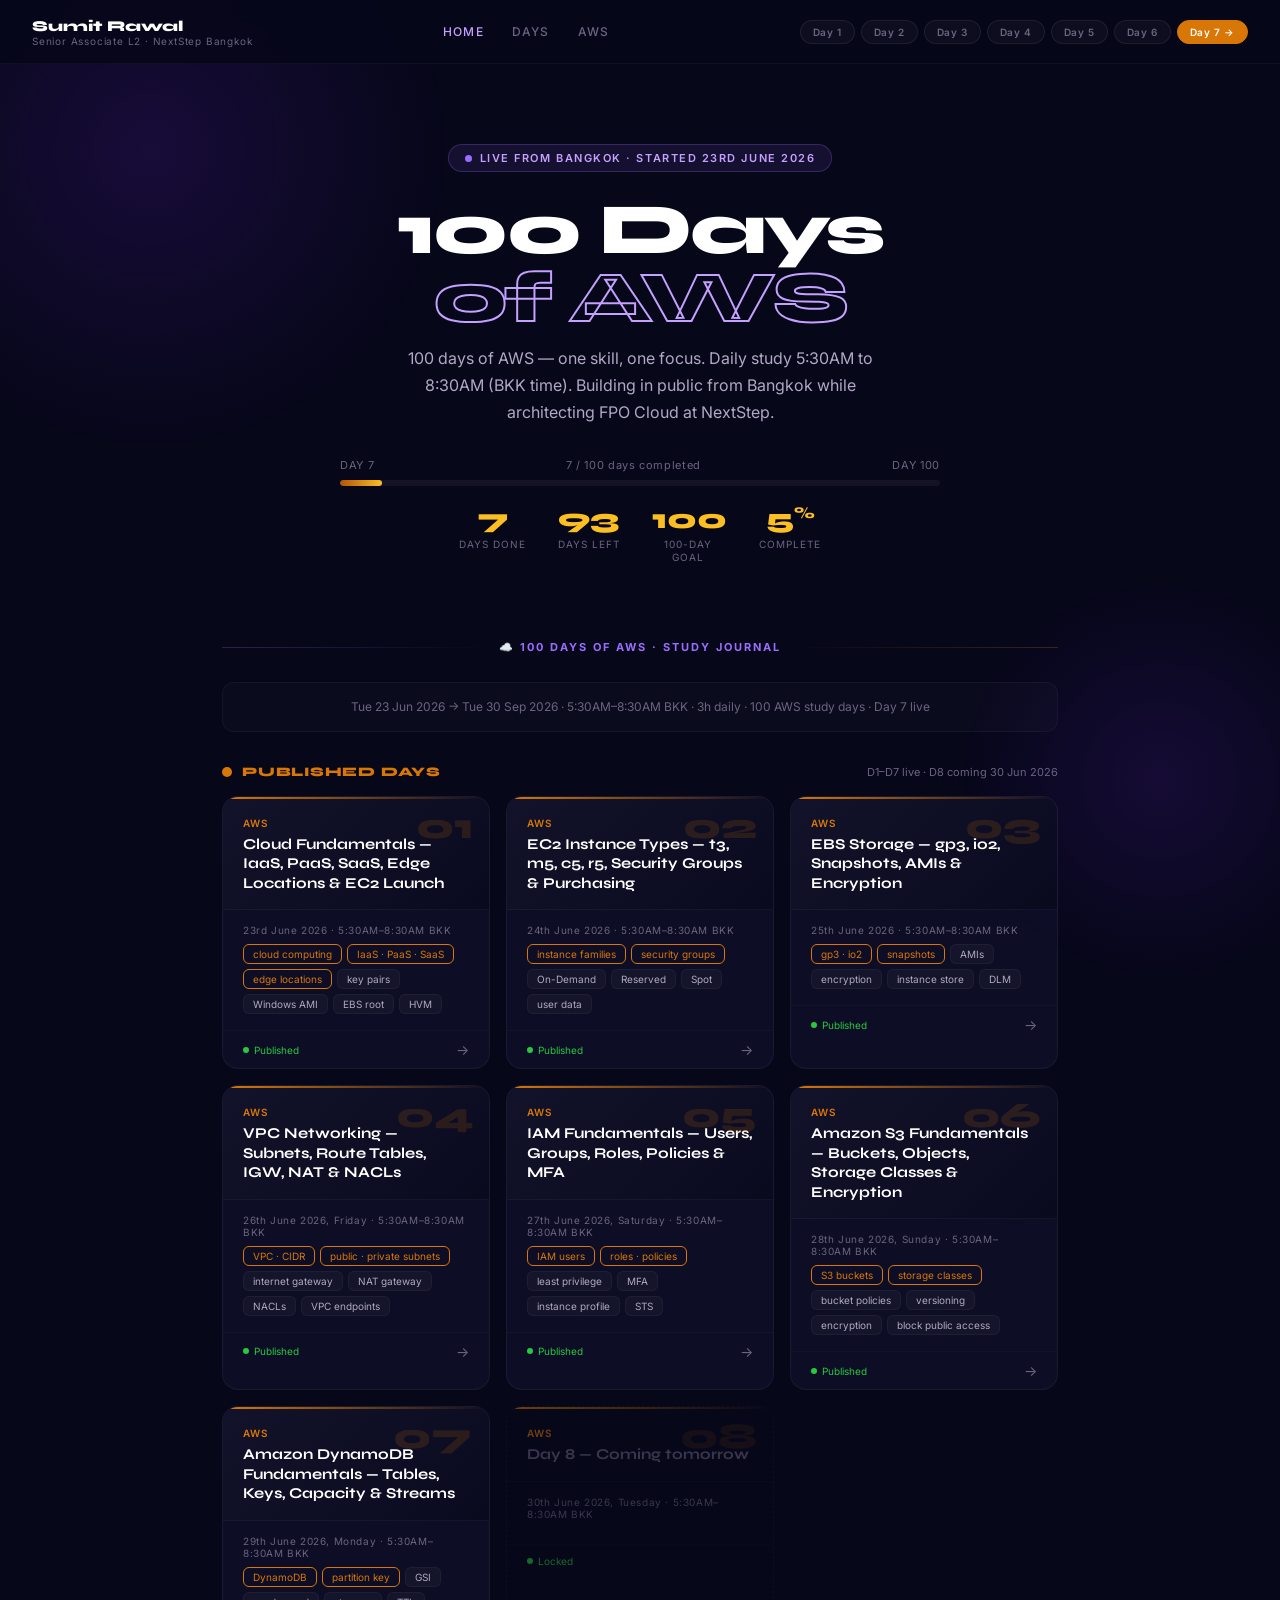
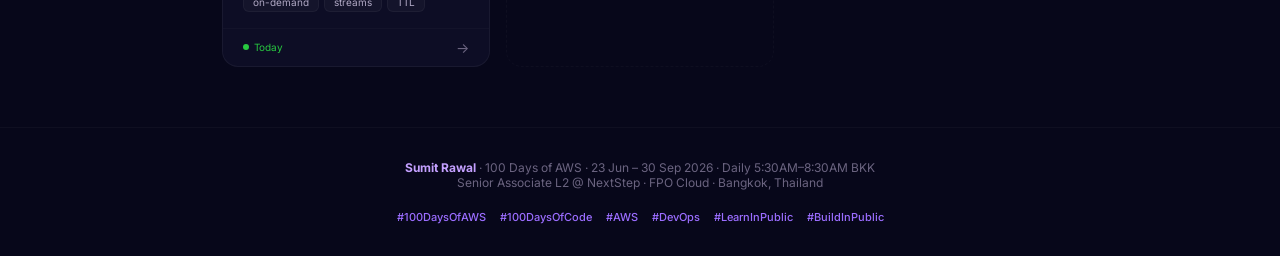
==== commit 60fa30f5: "day 7" ====
--- a/index.html
+++ b/index.html
@@ -616,7 +616,8 @@
         <a href="days/day-003.html" class="nav-day">Day 3</a>
         <a href="days/day-004.html" class="nav-day">Day 4</a>
         <a href="days/day-005.html" class="nav-day">Day 5</a>
-        <a href="days/day-006.html" class="nav-day active">Day 6 →</a>
+        <a href="days/day-006.html" class="nav-day">Day 6</a>
+        <a href="days/day-007.html" class="nav-day active">Day 7 →</a>
       </div>
     </nav>
 
@@ -637,20 +638,20 @@
 
       <div class="progress-wrap">
         <div class="progress-label">
-          <span>DAY 6</span>
-          <span>6 / 100 days completed</span>
+          <span>DAY 7</span>
+          <span>7 / 100 days completed</span>
           <span>DAY 100</span>
         </div>
         <div class="progress-track">
-          <div class="progress-fill" style="width: 6%; background: linear-gradient(90deg, #b45309, #fbbf24)"></div>
+          <div class="progress-fill" style="width: 7%; background: linear-gradient(90deg, #b45309, #fbbf24)"></div>
         </div>
         <div class="progress-nums">
           <div class="pnum">
-            <div class="pnum-val" style="color: #fbbf24">6</div>
+            <div class="pnum-val" style="color: #fbbf24">7</div>
             <div class="pnum-lbl">Days Done</div>
           </div>
           <div class="pnum">
-            <div class="pnum-val" style="color: #fbbf24">94</div>
+            <div class="pnum-val" style="color: #fbbf24">93</div>
             <div class="pnum-lbl">Days Left</div>
           </div>
           <div class="pnum">
@@ -677,14 +678,14 @@
       </div>
 
       <p class="roadmap-note">
-        Tue 23 Jun 2026 → Tue 30 Sep 2026 · 5:30AM–8:30AM BKK · 3h daily · 100 AWS study days · Day 6 live
+        Tue 23 Jun 2026 → Tue 30 Sep 2026 · 5:30AM–8:30AM BKK · 3h daily · 100 AWS study days · Day 7 live
       </p>
 
       <div id="aws">
         <div class="block-label">
           <div class="block-dot" style="background: #d97706"></div>
           <div class="block-name" style="color: #d97706">Published Days</div>
-          <div class="block-range">D1–D6 live · D7 coming 29 Jun 2026</div>
+          <div class="block-range">D1–D7 live · D8 coming 30 Jun 2026</div>
         </div>
         <div class="days-grid">
           <a href="days/day-001.html" class="day-card" style="--c: #d97706">
@@ -833,19 +834,44 @@
               </div>
             </div>
             <div class="day-card-footer">
-              <div class="day-status">Today</div>
+              <div class="day-status">Published</div>
               <div class="day-arrow">→</div>
             </div>
           </a>
 
-          <div class="day-card soon" style="--c: #d97706">
+          <a href="days/day-007.html" class="day-card" style="--c: #d97706">
             <div class="day-card-top">
               <div class="day-num-badge">07</div>
               <div class="day-tag">AWS</div>
-              <div class="day-title">Day 7 — Coming tomorrow</div>
+              <div class="day-title">
+                Amazon DynamoDB Fundamentals — Tables, Keys, Capacity &amp; Streams
+              </div>
             </div>
             <div class="day-card-body">
               <div class="day-date">29th June 2026, Monday · 5:30AM–8:30AM BKK</div>
+              <div class="day-topics">
+                <span class="day-topic hot">DynamoDB</span>
+                <span class="day-topic hot">partition key</span>
+                <span class="day-topic">GSI</span>
+                <span class="day-topic">on-demand</span>
+                <span class="day-topic">streams</span>
+                <span class="day-topic">TTL</span>
+              </div>
+            </div>
+            <div class="day-card-footer">
+              <div class="day-status">Today</div>
+              <div class="day-arrow">→</div>
+            </div>
+          </a>
+
+          <div class="day-card soon" style="--c: #d97706">
+            <div class="day-card-top">
+              <div class="day-num-badge">08</div>
+              <div class="day-tag">AWS</div>
+              <div class="day-title">Day 8 — Coming tomorrow</div>
+            </div>
+            <div class="day-card-body">
+              <div class="day-date">30th June 2026, Tuesday · 5:30AM–8:30AM BKK</div>
             </div>
             <div class="day-card-footer">
               <div class="day-status">Locked</div>
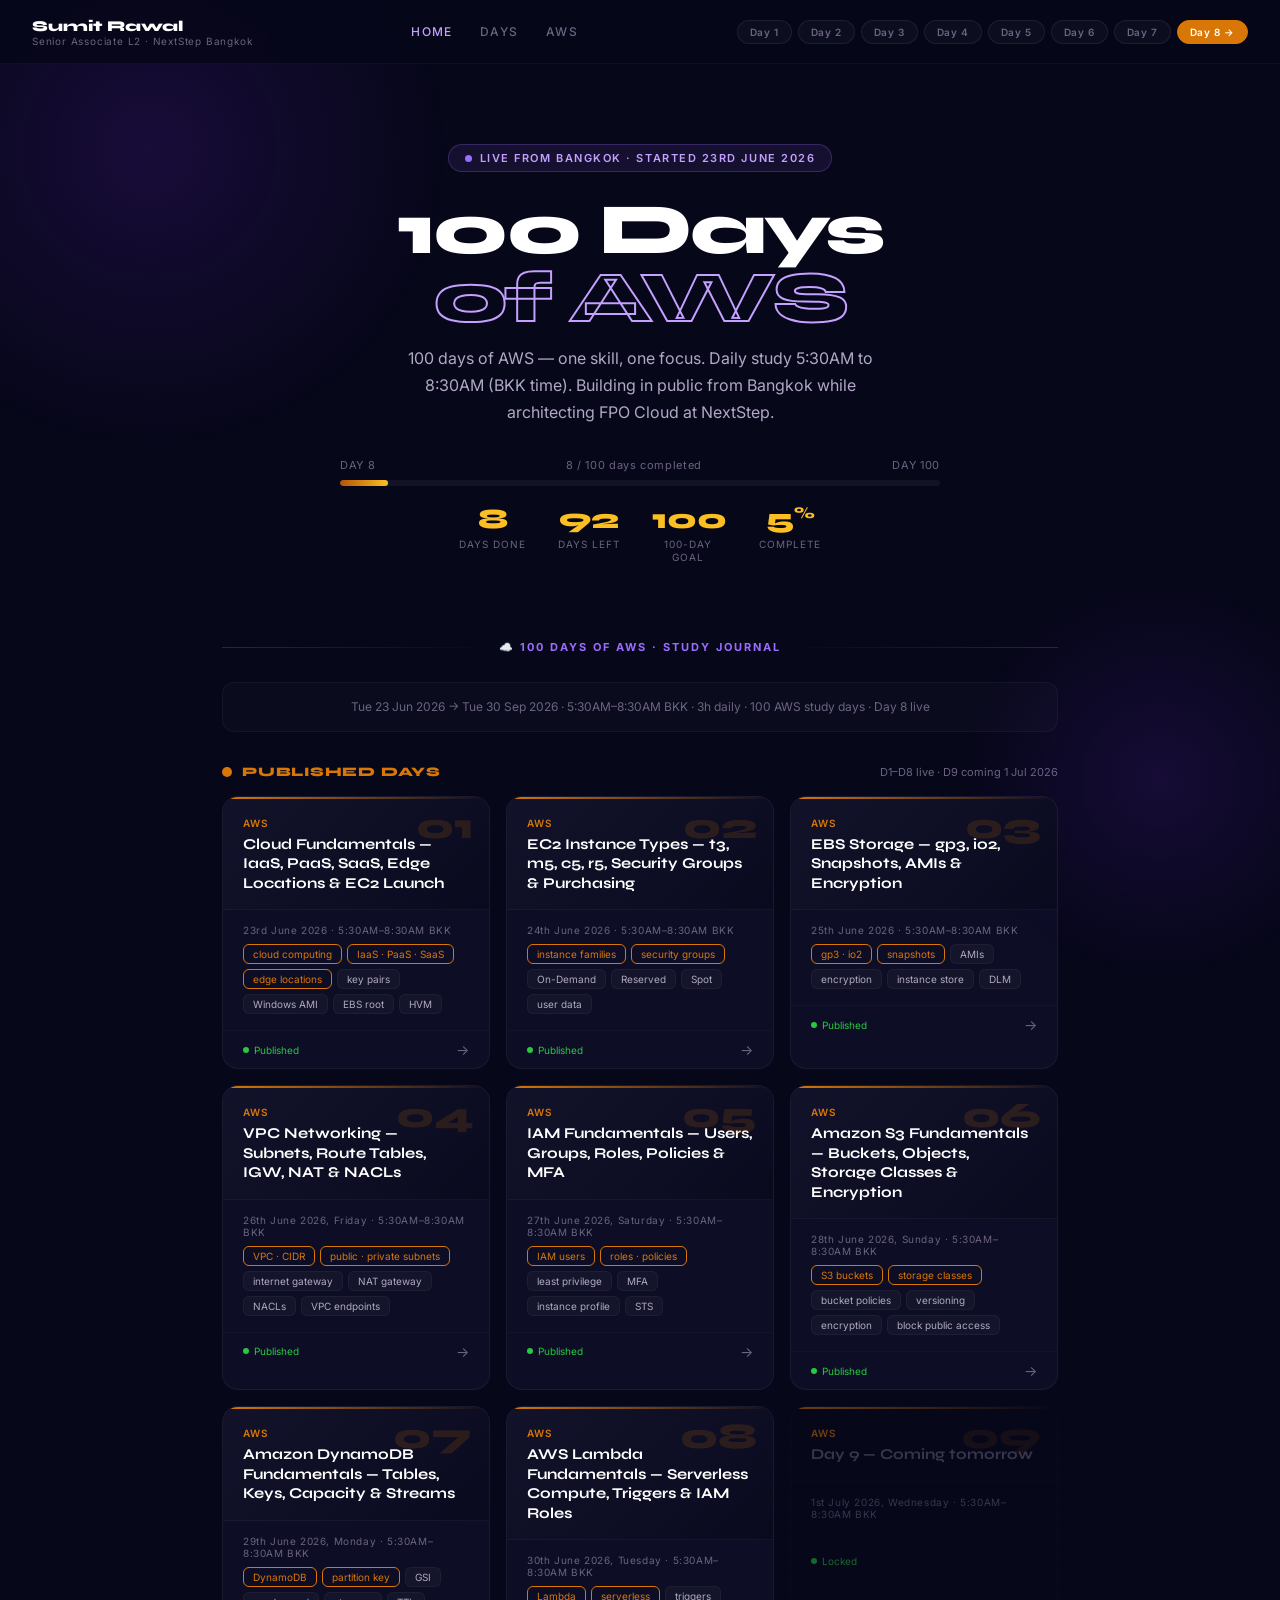
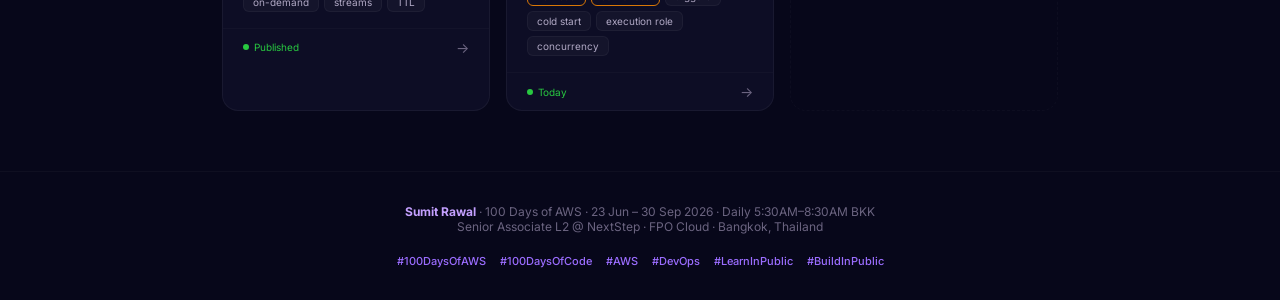
==== commit 3e14fb45: "day 8" ====
--- a/index.html
+++ b/index.html
@@ -617,7 +617,8 @@
         <a href="days/day-004.html" class="nav-day">Day 4</a>
         <a href="days/day-005.html" class="nav-day">Day 5</a>
         <a href="days/day-006.html" class="nav-day">Day 6</a>
-        <a href="days/day-007.html" class="nav-day active">Day 7 →</a>
+        <a href="days/day-007.html" class="nav-day">Day 7</a>
+        <a href="days/day-008.html" class="nav-day active">Day 8 →</a>
       </div>
     </nav>
 
@@ -638,20 +639,20 @@
 
       <div class="progress-wrap">
         <div class="progress-label">
-          <span>DAY 7</span>
-          <span>7 / 100 days completed</span>
+          <span>DAY 8</span>
+          <span>8 / 100 days completed</span>
           <span>DAY 100</span>
         </div>
         <div class="progress-track">
-          <div class="progress-fill" style="width: 7%; background: linear-gradient(90deg, #b45309, #fbbf24)"></div>
+          <div class="progress-fill" style="width: 8%; background: linear-gradient(90deg, #b45309, #fbbf24)"></div>
         </div>
         <div class="progress-nums">
           <div class="pnum">
-            <div class="pnum-val" style="color: #fbbf24">7</div>
+            <div class="pnum-val" style="color: #fbbf24">8</div>
             <div class="pnum-lbl">Days Done</div>
           </div>
           <div class="pnum">
-            <div class="pnum-val" style="color: #fbbf24">93</div>
+            <div class="pnum-val" style="color: #fbbf24">92</div>
             <div class="pnum-lbl">Days Left</div>
           </div>
           <div class="pnum">
@@ -678,14 +679,14 @@
       </div>
 
       <p class="roadmap-note">
-        Tue 23 Jun 2026 → Tue 30 Sep 2026 · 5:30AM–8:30AM BKK · 3h daily · 100 AWS study days · Day 7 live
+        Tue 23 Jun 2026 → Tue 30 Sep 2026 · 5:30AM–8:30AM BKK · 3h daily · 100 AWS study days · Day 8 live
       </p>
 
       <div id="aws">
         <div class="block-label">
           <div class="block-dot" style="background: #d97706"></div>
           <div class="block-name" style="color: #d97706">Published Days</div>
-          <div class="block-range">D1–D7 live · D8 coming 30 Jun 2026</div>
+          <div class="block-range">D1–D8 live · D9 coming 1 Jul 2026</div>
         </div>
         <div class="days-grid">
           <a href="days/day-001.html" class="day-card" style="--c: #d97706">
@@ -859,19 +860,44 @@
               </div>
             </div>
             <div class="day-card-footer">
-              <div class="day-status">Today</div>
+              <div class="day-status">Published</div>
               <div class="day-arrow">→</div>
             </div>
           </a>
 
-          <div class="day-card soon" style="--c: #d97706">
+          <a href="days/day-008.html" class="day-card" style="--c: #d97706">
             <div class="day-card-top">
               <div class="day-num-badge">08</div>
               <div class="day-tag">AWS</div>
-              <div class="day-title">Day 8 — Coming tomorrow</div>
+              <div class="day-title">
+                AWS Lambda Fundamentals — Serverless Compute, Triggers &amp; IAM Roles
+              </div>
             </div>
             <div class="day-card-body">
               <div class="day-date">30th June 2026, Tuesday · 5:30AM–8:30AM BKK</div>
+              <div class="day-topics">
+                <span class="day-topic hot">Lambda</span>
+                <span class="day-topic hot">serverless</span>
+                <span class="day-topic">triggers</span>
+                <span class="day-topic">cold start</span>
+                <span class="day-topic">execution role</span>
+                <span class="day-topic">concurrency</span>
+              </div>
+            </div>
+            <div class="day-card-footer">
+              <div class="day-status">Today</div>
+              <div class="day-arrow">→</div>
+            </div>
+          </a>
+
+          <div class="day-card soon" style="--c: #d97706">
+            <div class="day-card-top">
+              <div class="day-num-badge">09</div>
+              <div class="day-tag">AWS</div>
+              <div class="day-title">Day 9 — Coming tomorrow</div>
+            </div>
+            <div class="day-card-body">
+              <div class="day-date">1st July 2026, Wednesday · 5:30AM–8:30AM BKK</div>
             </div>
             <div class="day-card-footer">
               <div class="day-status">Locked</div>
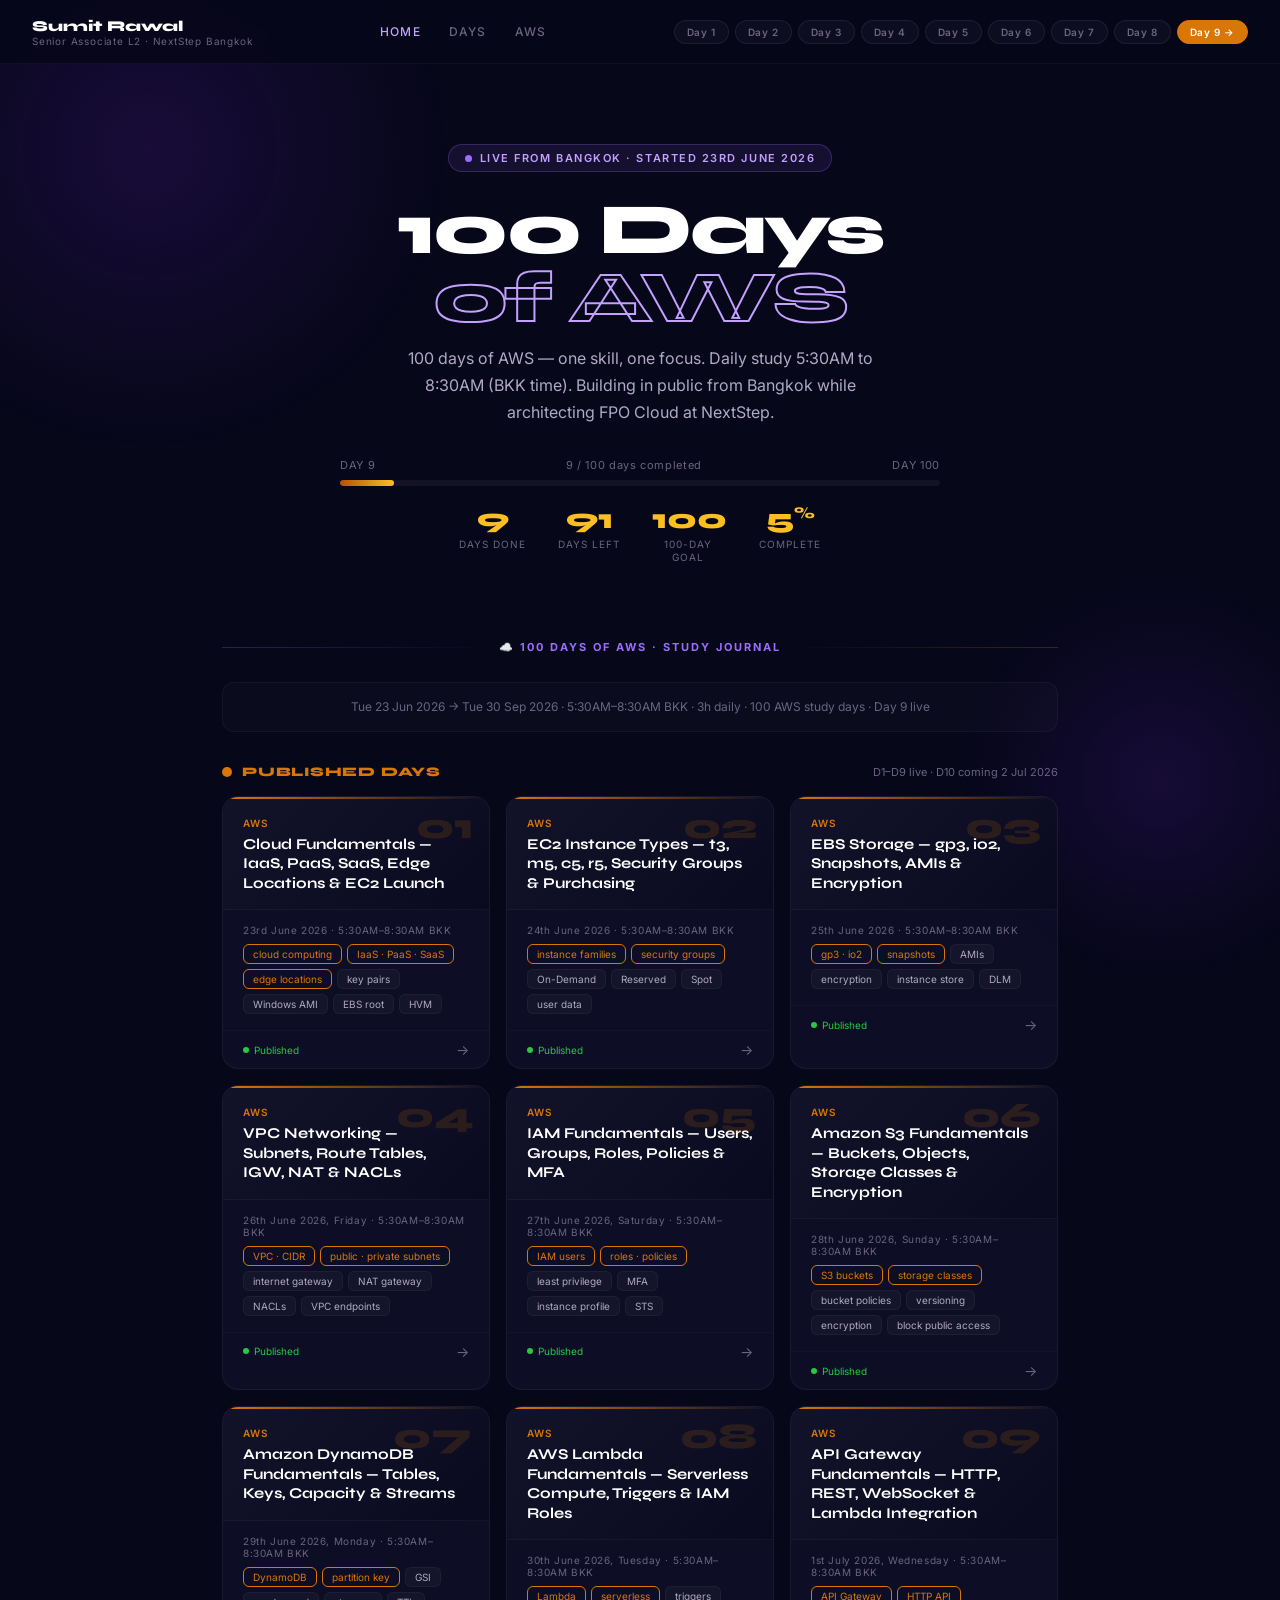
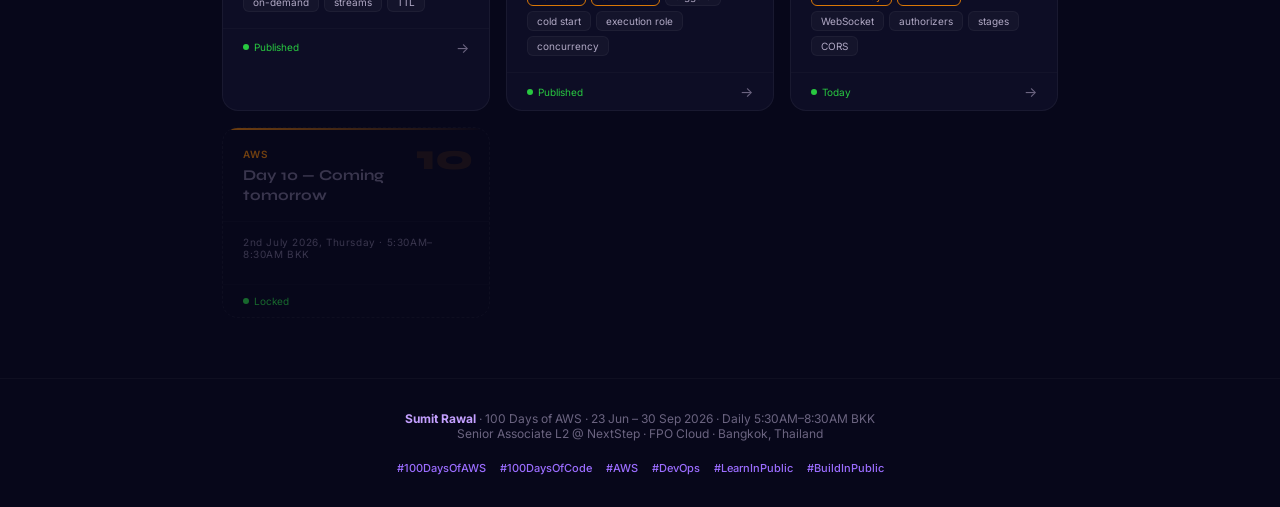
==== commit 4e14f8cb: "day 9" ====
--- a/index.html
+++ b/index.html
@@ -618,7 +618,8 @@
         <a href="days/day-005.html" class="nav-day">Day 5</a>
         <a href="days/day-006.html" class="nav-day">Day 6</a>
         <a href="days/day-007.html" class="nav-day">Day 7</a>
-        <a href="days/day-008.html" class="nav-day active">Day 8 →</a>
+        <a href="days/day-008.html" class="nav-day">Day 8</a>
+        <a href="days/day-009.html" class="nav-day active">Day 9 →</a>
       </div>
     </nav>
 
@@ -639,20 +640,20 @@
 
       <div class="progress-wrap">
         <div class="progress-label">
-          <span>DAY 8</span>
-          <span>8 / 100 days completed</span>
+          <span>DAY 9</span>
+          <span>9 / 100 days completed</span>
           <span>DAY 100</span>
         </div>
         <div class="progress-track">
-          <div class="progress-fill" style="width: 8%; background: linear-gradient(90deg, #b45309, #fbbf24)"></div>
+          <div class="progress-fill" style="width: 9%; background: linear-gradient(90deg, #b45309, #fbbf24)"></div>
         </div>
         <div class="progress-nums">
           <div class="pnum">
-            <div class="pnum-val" style="color: #fbbf24">8</div>
+            <div class="pnum-val" style="color: #fbbf24">9</div>
             <div class="pnum-lbl">Days Done</div>
           </div>
           <div class="pnum">
-            <div class="pnum-val" style="color: #fbbf24">92</div>
+            <div class="pnum-val" style="color: #fbbf24">91</div>
             <div class="pnum-lbl">Days Left</div>
           </div>
           <div class="pnum">
@@ -679,14 +680,14 @@
       </div>
 
       <p class="roadmap-note">
-        Tue 23 Jun 2026 → Tue 30 Sep 2026 · 5:30AM–8:30AM BKK · 3h daily · 100 AWS study days · Day 8 live
+        Tue 23 Jun 2026 → Tue 30 Sep 2026 · 5:30AM–8:30AM BKK · 3h daily · 100 AWS study days · Day 9 live
       </p>
 
       <div id="aws">
         <div class="block-label">
           <div class="block-dot" style="background: #d97706"></div>
           <div class="block-name" style="color: #d97706">Published Days</div>
-          <div class="block-range">D1–D8 live · D9 coming 1 Jul 2026</div>
+          <div class="block-range">D1–D9 live · D10 coming 2 Jul 2026</div>
         </div>
         <div class="days-grid">
           <a href="days/day-001.html" class="day-card" style="--c: #d97706">
@@ -885,19 +886,44 @@
               </div>
             </div>
             <div class="day-card-footer">
-              <div class="day-status">Today</div>
+              <div class="day-status">Published</div>
               <div class="day-arrow">→</div>
             </div>
           </a>
 
-          <div class="day-card soon" style="--c: #d97706">
+          <a href="days/day-009.html" class="day-card" style="--c: #d97706">
             <div class="day-card-top">
               <div class="day-num-badge">09</div>
               <div class="day-tag">AWS</div>
-              <div class="day-title">Day 9 — Coming tomorrow</div>
+              <div class="day-title">
+                API Gateway Fundamentals — HTTP, REST, WebSocket &amp; Lambda Integration
+              </div>
             </div>
             <div class="day-card-body">
               <div class="day-date">1st July 2026, Wednesday · 5:30AM–8:30AM BKK</div>
+              <div class="day-topics">
+                <span class="day-topic hot">API Gateway</span>
+                <span class="day-topic hot">HTTP API</span>
+                <span class="day-topic">WebSocket</span>
+                <span class="day-topic">authorizers</span>
+                <span class="day-topic">stages</span>
+                <span class="day-topic">CORS</span>
+              </div>
+            </div>
+            <div class="day-card-footer">
+              <div class="day-status">Today</div>
+              <div class="day-arrow">→</div>
+            </div>
+          </a>
+
+          <div class="day-card soon" style="--c: #d97706">
+            <div class="day-card-top">
+              <div class="day-num-badge">10</div>
+              <div class="day-tag">AWS</div>
+              <div class="day-title">Day 10 — Coming tomorrow</div>
+            </div>
+            <div class="day-card-body">
+              <div class="day-date">2nd July 2026, Thursday · 5:30AM–8:30AM BKK</div>
             </div>
             <div class="day-card-footer">
               <div class="day-status">Locked</div>
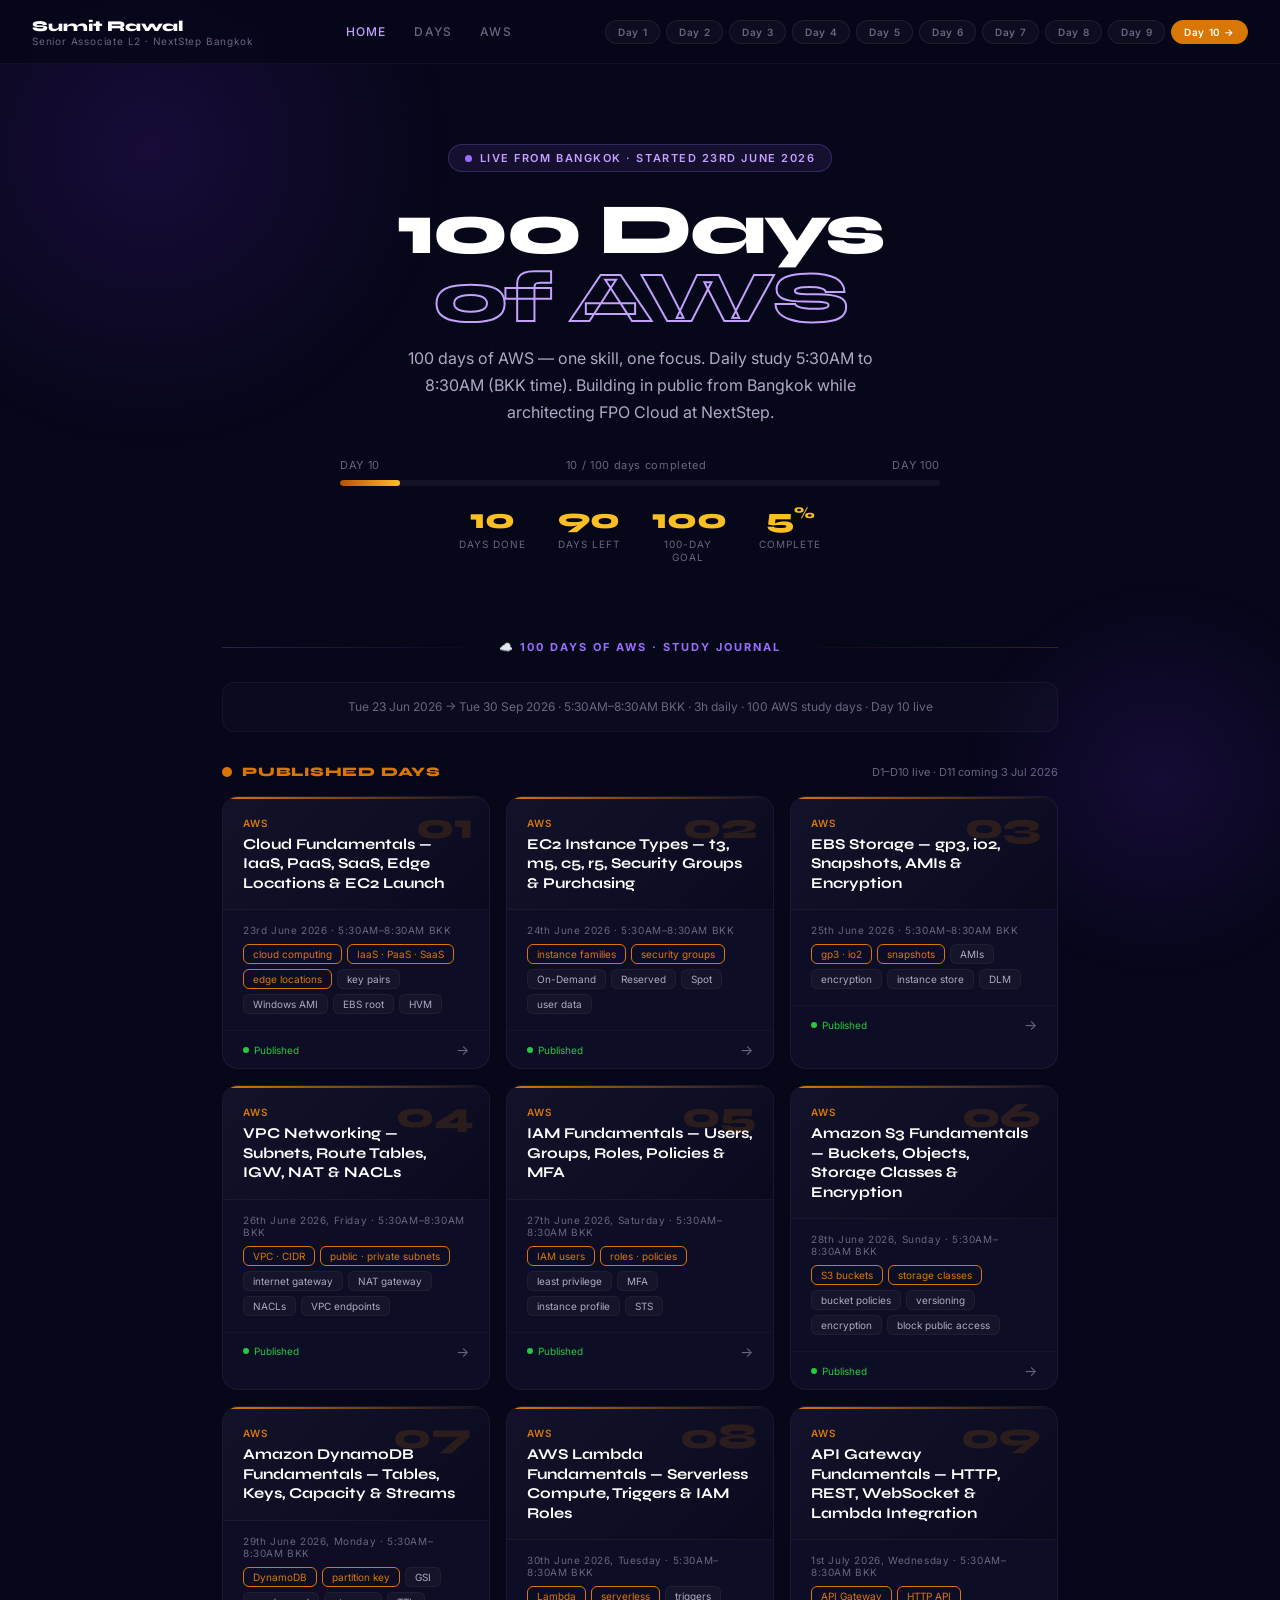
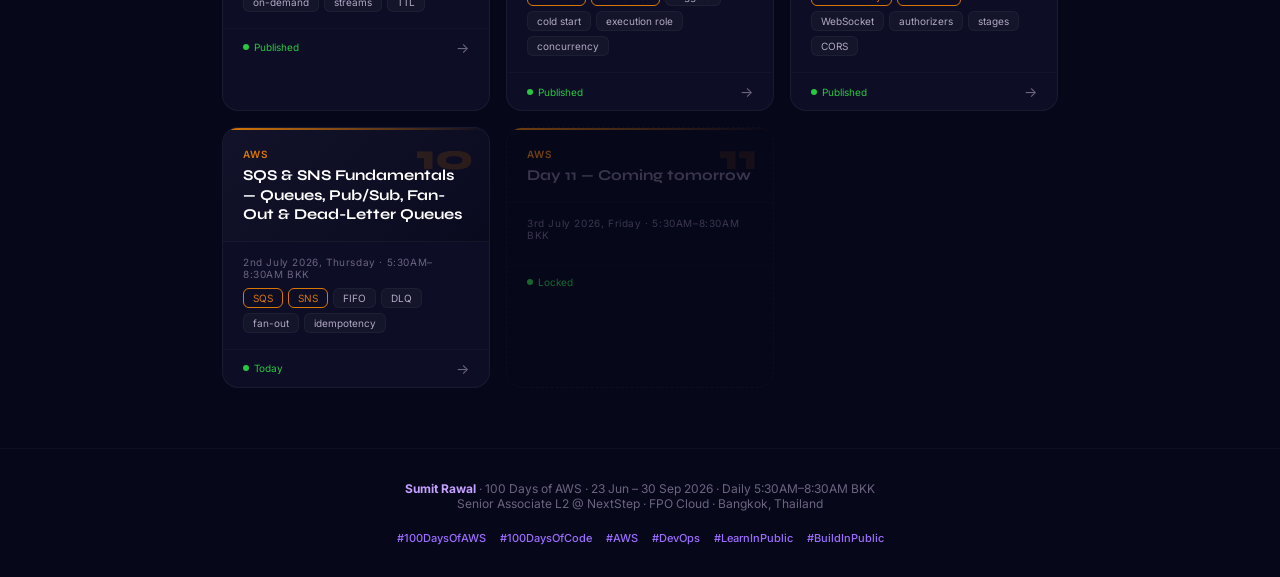
==== commit 2b3e5b46: "day 10" ====
--- a/index.html
+++ b/index.html
@@ -619,7 +619,8 @@
         <a href="days/day-006.html" class="nav-day">Day 6</a>
         <a href="days/day-007.html" class="nav-day">Day 7</a>
         <a href="days/day-008.html" class="nav-day">Day 8</a>
-        <a href="days/day-009.html" class="nav-day active">Day 9 →</a>
+        <a href="days/day-009.html" class="nav-day">Day 9</a>
+        <a href="days/day-010.html" class="nav-day active">Day 10 →</a>
       </div>
     </nav>
 
@@ -640,20 +641,20 @@
 
       <div class="progress-wrap">
         <div class="progress-label">
-          <span>DAY 9</span>
-          <span>9 / 100 days completed</span>
+          <span>DAY 10</span>
+          <span>10 / 100 days completed</span>
           <span>DAY 100</span>
         </div>
         <div class="progress-track">
-          <div class="progress-fill" style="width: 9%; background: linear-gradient(90deg, #b45309, #fbbf24)"></div>
+          <div class="progress-fill" style="width: 10%; background: linear-gradient(90deg, #b45309, #fbbf24)"></div>
         </div>
         <div class="progress-nums">
           <div class="pnum">
-            <div class="pnum-val" style="color: #fbbf24">9</div>
+            <div class="pnum-val" style="color: #fbbf24">10</div>
             <div class="pnum-lbl">Days Done</div>
           </div>
           <div class="pnum">
-            <div class="pnum-val" style="color: #fbbf24">91</div>
+            <div class="pnum-val" style="color: #fbbf24">90</div>
             <div class="pnum-lbl">Days Left</div>
           </div>
           <div class="pnum">
@@ -680,14 +681,14 @@
       </div>
 
       <p class="roadmap-note">
-        Tue 23 Jun 2026 → Tue 30 Sep 2026 · 5:30AM–8:30AM BKK · 3h daily · 100 AWS study days · Day 9 live
+        Tue 23 Jun 2026 → Tue 30 Sep 2026 · 5:30AM–8:30AM BKK · 3h daily · 100 AWS study days · Day 10 live
       </p>
 
       <div id="aws">
         <div class="block-label">
           <div class="block-dot" style="background: #d97706"></div>
           <div class="block-name" style="color: #d97706">Published Days</div>
-          <div class="block-range">D1–D9 live · D10 coming 2 Jul 2026</div>
+          <div class="block-range">D1–D10 live · D11 coming 3 Jul 2026</div>
         </div>
         <div class="days-grid">
           <a href="days/day-001.html" class="day-card" style="--c: #d97706">
@@ -911,6 +912,31 @@
               </div>
             </div>
             <div class="day-card-footer">
+              <div class="day-status">Published</div>
+              <div class="day-arrow">→</div>
+            </div>
+          </a>
+
+          <a href="days/day-010.html" class="day-card" style="--c: #d97706">
+            <div class="day-card-top">
+              <div class="day-num-badge">10</div>
+              <div class="day-tag">AWS</div>
+              <div class="day-title">
+                SQS &amp; SNS Fundamentals — Queues, Pub/Sub, Fan-Out &amp; Dead-Letter Queues
+              </div>
+            </div>
+            <div class="day-card-body">
+              <div class="day-date">2nd July 2026, Thursday · 5:30AM–8:30AM BKK</div>
+              <div class="day-topics">
+                <span class="day-topic hot">SQS</span>
+                <span class="day-topic hot">SNS</span>
+                <span class="day-topic">FIFO</span>
+                <span class="day-topic">DLQ</span>
+                <span class="day-topic">fan-out</span>
+                <span class="day-topic">idempotency</span>
+              </div>
+            </div>
+            <div class="day-card-footer">
               <div class="day-status">Today</div>
               <div class="day-arrow">→</div>
             </div>
@@ -918,12 +944,12 @@
 
           <div class="day-card soon" style="--c: #d97706">
             <div class="day-card-top">
-              <div class="day-num-badge">10</div>
-              <div class="day-tag">AWS</div>
-              <div class="day-title">Day 10 — Coming tomorrow</div>
-            </div>
-            <div class="day-card-body">
-              <div class="day-date">2nd July 2026, Thursday · 5:30AM–8:30AM BKK</div>
+              <div class="day-num-badge">11</div>
+              <div class="day-tag">AWS</div>
+              <div class="day-title">Day 11 — Coming tomorrow</div>
+            </div>
+            <div class="day-card-body">
+              <div class="day-date">3rd July 2026, Friday · 5:30AM–8:30AM BKK</div>
             </div>
             <div class="day-card-footer">
               <div class="day-status">Locked</div>
